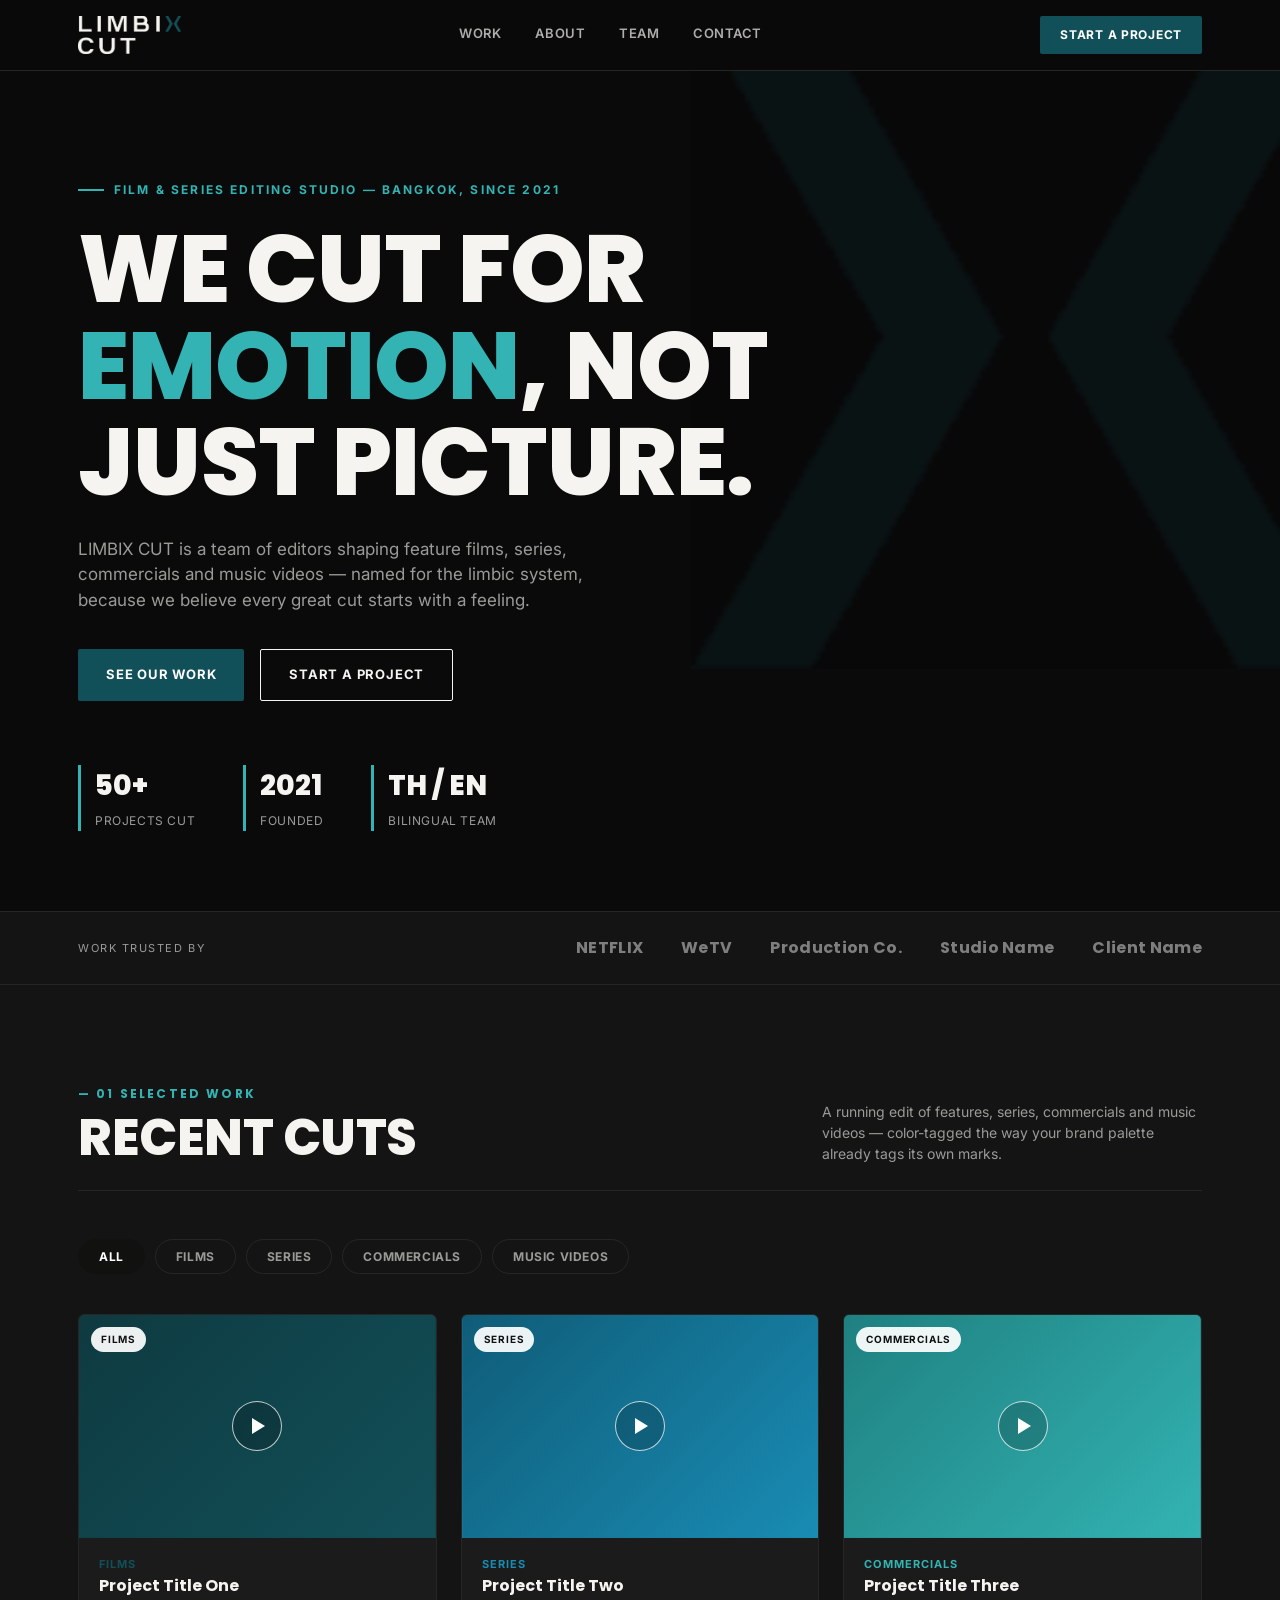
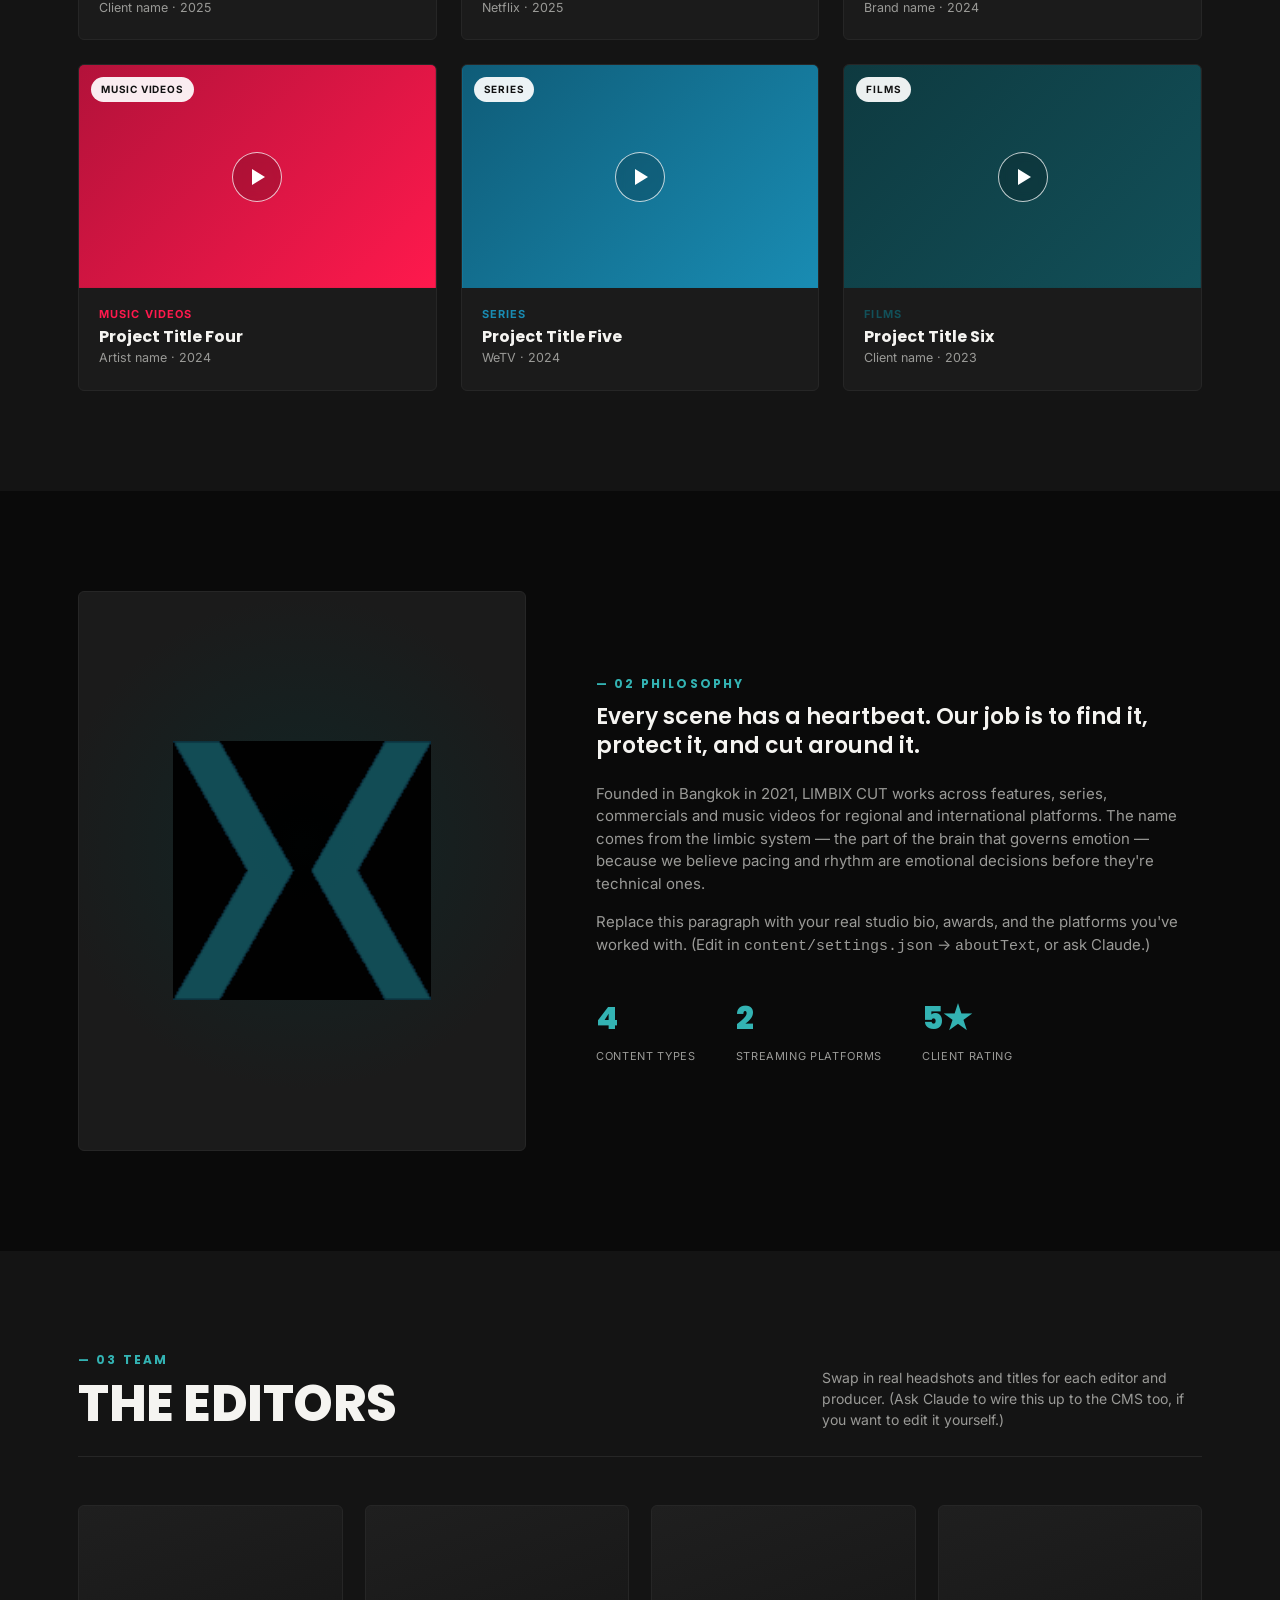
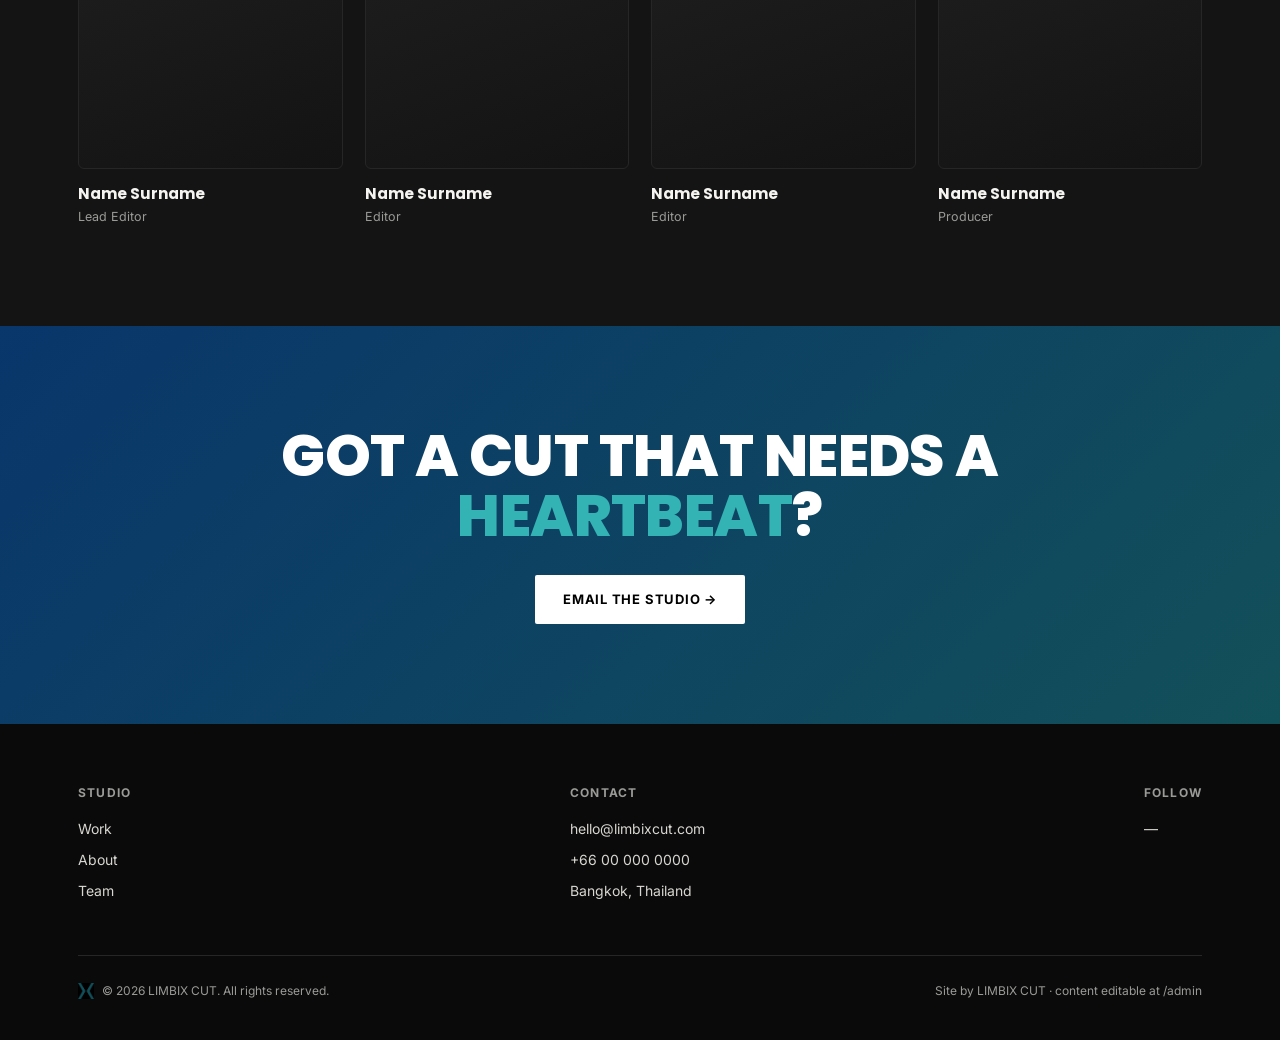
==== index.html @ 9f453ddf "Add files via upload" ====
<!DOCTYPE html>
<html lang="en">
<head>
<meta charset="UTF-8">
<meta name="viewport" content="width=device-width, initial-scale=1.0">
<title>LIMBIX CUT — Film &amp; Series Editing Studio</title>
<meta name="description" content="LIMBIX CUT is a Bangkok-based team of editors shaping feature films, series, commercials and music videos.">
<link rel="icon" id="favicon" href="assets/logo-icon.png">
<link rel="preconnect" href="https://fonts.googleapis.com">
<link rel="preconnect" href="https://fonts.gstatic.com" crossorigin>
<link href="https://fonts.googleapis.com/css2?family=Poppins:wght@400;500;600;700;800;900&family=Inter:wght@300;400;500;600;700&display=swap" rel="stylesheet">
<link rel="stylesheet" href="style.css">
</head>
<body>

<header>
  <div class="wrap">
    <nav>
      <a href="#" class="logo">
        <img class="logo-img nav-logo" src="assets/logo-wordmark-dark.png" alt="LIMBIX CUT">
      </a>
      <div class="nav-links">
        <a href="#work">Work</a>
        <a href="#about">About</a>
        <a href="#team">Team</a>
        <a href="#contact">Contact</a>
      </div>
      <a href="#contact" class="nav-cta">Start a project</a>
      <button class="menu-btn">☰</button>
    </nav>
  </div>
</header>

<section class="hero">
  <div class="hero-photo" id="hero-photo"></div>
  <img class="hero-bg-x" id="hero-bg-x" src="assets/logo-icon.png" alt="">
  <div class="wrap hero-inner">
    <div class="eyebrow">Film &amp; series editing studio — Bangkok, since 2021</div>
    <h1>We cut for <span class="accent">emotion</span>, not just picture.</h1>
    <p class="hero-sub">LIMBIX CUT is a team of editors shaping feature films, series, commercials and music videos — named for the limbic system, because we believe every great cut starts with a feeling.</p>
    <div class="hero-actions">
      <a href="#work" class="btn">See our work</a>
      <a href="#contact" class="btn outline">Start a project</a>
    </div>
    <div class="hero-meta" id="hero-stats">
      <!-- filled from content/settings.json -->
    </div>
  </div>
</section>

<div class="clients">
  <div class="wrap">
    <span class="tag">Work trusted by</span>
    <div class="client-names" id="client-names">
      <!-- filled from content/settings.json -->
    </div>
  </div>
</div>

<section class="section tint" id="work">
  <div class="wrap">
    <div class="sec-head">
      <div>
        <span class="sec-num">— 01 SELECTED WORK</span>
        <h2>Recent cuts</h2>
      </div>
      <p>A running edit of features, series, commercials and music videos — color-tagged the way your brand palette already tags its own marks.</p>
    </div>

    <div class="filters" id="filters">
      <!-- filled by script.js -->
    </div>

    <div class="grid" id="work-grid">
      <!-- filled from content/projects.json -->
    </div>
  </div>
</section>

<section class="section" id="about">
  <div class="wrap about">
    <div class="about-visual"><img src="assets/logo-icon.png" alt="Limbix Cut mark"></div>
    <div>
      <span class="sec-num">— 02 PHILOSOPHY</span>
      <p class="lead">Every scene has a heartbeat. Our job is to find it, protect it, and cut around it.</p>
      <p>Founded in Bangkok in 2021, LIMBIX CUT works across features, series, commercials and music videos for regional and international platforms. The name comes from the limbic system — the part of the brain that governs emotion — because we believe pacing and rhythm are emotional decisions before they're technical ones.</p>
      <p>Replace this paragraph with your real studio bio, awards, and the platforms you've worked with. (Edit in <code>content/settings.json</code> → <code>aboutText</code>, or ask Claude.)</p>
      <div class="stat-row">
        <div><span class="n">4</span><span class="l">Content types</span></div>
        <div><span class="n">2</span><span class="l">Streaming platforms</span></div>
        <div><span class="n">5★</span><span class="l">Client rating</span></div>
      </div>
    </div>
  </div>
</section>

<section class="section tint" id="team">
  <div class="wrap">
    <div class="sec-head">
      <div>
        <span class="sec-num">— 03 TEAM</span>
        <h2>The editors</h2>
      </div>
      <p>Swap in real headshots and titles for each editor and producer. (Ask Claude to wire this up to the CMS too, if you want to edit it yourself.)</p>
    </div>
    <div class="team-grid">
      <div class="member"><div class="photo"></div><h4>Name Surname</h4><p>Lead Editor</p></div>
      <div class="member"><div class="photo"></div><h4>Name Surname</h4><p>Editor</p></div>
      <div class="member"><div class="photo"></div><h4>Name Surname</h4><p>Editor</p></div>
      <div class="member"><div class="photo"></div><h4>Name Surname</h4><p>Producer</p></div>
    </div>
  </div>
</section>

<section class="cta-band" id="contact">
  <div class="wrap">
    <h2>Got a cut that needs a <span class="accent">heartbeat</span>?</h2>
    <a href="#" id="cta-email" class="btn">Email the studio →</a>
  </div>
</section>

<footer>
  <div class="wrap">
    <div class="foot-top">
      <div class="foot-col">
        <h5>Studio</h5>
        <a href="#work">Work</a>
        <a href="#about">About</a>
        <a href="#team">Team</a>
      </div>
      <div class="foot-col" id="foot-contact">
        <h5>Contact</h5>
        <!-- filled from content/settings.json -->
      </div>
      <div class="foot-col" id="foot-follow">
        <h5>Follow</h5>
        <!-- filled from content/settings.json -->
      </div>
    </div>
    <div class="foot-bottom">
      <span style="display:flex; align-items:center; gap:8px;"><img src="assets/logo-icon.png" alt=""> <span id="foot-copyright">© 2026 LIMBIX CUT. All rights reserved.</span></span>
      <span>Site by LIMBIX CUT · content editable at <a href="admin/">/admin</a></span>
    </div>
  </div>
</footer>

<script src="script.js"></script>

</body>
</html>
---- style.css ----
:root{
  --black:#000000;
  --navy:#09366B;
  --teal:#125059;
  --blue:#198CB3;
  --cyan:#33B3B3;
  --pink:#FF194D;
  --green:#116319;
  --lime:#E6FF40;
  --mint:#D9FFE6;
  --paper:#0A0A0A;
  --panel:#141414;
  --card:#1B1B1B;
  --line:#262626;
  --muted:#9a9a97;
  --text:#F5F4F1;
}
*{box-sizing:border-box; margin:0; padding:0;}
html{scroll-behavior:smooth;}
body{
  background:var(--paper);
  color:var(--text);
  font-family:'Inter',system-ui,sans-serif;
  line-height:1.5;
  -webkit-font-smoothing:antialiased;
}
h1,h2,h3,.display{
  font-family:'Poppins',system-ui,sans-serif;
  font-weight:800;
  letter-spacing:-0.01em;
  line-height:1.02;
  text-transform:uppercase;
}
a{color:inherit; text-decoration:none;}
img{max-width:100%; display:block;}
.wrap{max-width:1180px; margin:0 auto; padding:0 28px;}

/* NAV */
header{
  position:sticky; top:0; z-index:50;
  background:rgba(10,10,10,0.82);
  backdrop-filter:blur(10px);
  border-bottom:1px solid var(--line);
}
nav{display:flex; align-items:center; justify-content:space-between; padding:16px 0;}
.logo{display:flex; align-items:center; gap:10px;}
.logo img{height:38px; width:auto;}
.nav-links{display:flex; gap:34px; font-size:13px; letter-spacing:0.04em; text-transform:uppercase; font-weight:600;}
.nav-links a{opacity:0.7; transition:opacity .2s; border-bottom:2px solid transparent;}
.nav-links a:hover{opacity:1; border-color:var(--teal);}
.nav-cta{
  background:var(--teal); color:#fff;
  padding:10px 20px; border-radius:2px;
  font-size:12px; text-transform:uppercase; letter-spacing:0.06em; font-weight:700;
}
.nav-cta:hover{background:var(--cyan);}
.menu-btn{display:none; font-size:22px; background:none; border:none; color:var(--text); cursor:pointer;}

/* HERO */
.hero{
  position:relative;
  padding:110px 0 80px;
  border-bottom:1px solid var(--line);
  overflow:hidden;
}
.hero-bg-x{
  position:absolute; top:-8%; right:-6%; width:52%; opacity:0.14; z-index:0;
}
/* Optional photo background for the hero — hidden until a settings.heroBackground
   image is set from /admin. When shown, a dark gradient overlay keeps the text readable. */
.hero-photo{
  position:absolute; inset:0; z-index:0; display:none;
  background-size:cover; background-position:center;
}
.hero-photo.is-visible{display:block;}
.hero-photo::after{
  content:""; position:absolute; inset:0;
  background:linear-gradient(100deg, rgba(10,10,10,0.94) 0%, rgba(10,10,10,0.75) 45%, rgba(10,10,10,0.4) 100%);
}
.hero-photo.is-visible ~ .hero-bg-x{ opacity:0.06; }
.hero-inner{position:relative; z-index:2;}
.eyebrow{
  display:flex; align-items:center; gap:10px;
  color:var(--cyan); font-size:12px; letter-spacing:0.18em; text-transform:uppercase;
  font-weight:700; margin-bottom:22px;
}
.eyebrow::before{content:""; width:26px; height:2px; background:var(--cyan);}
.hero h1{
  font-size:clamp(42px, 7.4vw, 96px);
  max-width:920px;
}
.hero h1 .accent{color:var(--cyan);}
.hero-sub{
  max-width:520px; color:var(--muted); font-size:17px; margin-top:26px; font-weight:400;
}
.hero-actions{display:flex; gap:16px; margin-top:36px; flex-wrap:wrap;}
.btn{
  display:inline-flex; align-items:center; gap:10px;
  background:var(--teal); color:#fff; font-weight:700;
  padding:15px 28px; border-radius:2px; font-size:13px; letter-spacing:0.06em; text-transform:uppercase;
  transition:.2s; border:none; cursor:pointer; font-family:inherit;
}
.btn:hover{background:var(--cyan);}
.btn.outline{background:none; border:1.5px solid var(--text); color:var(--text);}
.btn.outline:hover{background:var(--text); color:var(--black);}
.hero-meta{
  display:flex; gap:48px; margin-top:64px; flex-wrap:wrap;
}
.hero-meta div{border-left:3px solid var(--cyan); padding-left:14px;}
.hero-meta .num{font-family:'Poppins',sans-serif; font-weight:800; font-size:28px; display:block;}
.hero-meta .lbl{font-size:12px; color:var(--muted); text-transform:uppercase; letter-spacing:0.05em;}

/* CLIENT STRIP */
.clients{
  border-bottom:1px solid var(--line);
  padding:24px 0;
  background:var(--panel);
}
.clients .wrap{display:flex; align-items:center; gap:40px; flex-wrap:wrap; justify-content:space-between;}
.clients .tag{font-size:11px; letter-spacing:0.14em; text-transform:uppercase; color:var(--muted); white-space:nowrap;}
.client-names{display:flex; gap:38px; flex-wrap:wrap;}
.client-names span{font-family:'Poppins',sans-serif; font-weight:700; font-size:16px; letter-spacing:0.02em; color:#fff; opacity:0.45;}

/* SECTION HEADER */
.section{padding:100px 0;}
.section.tint{background:var(--panel);}
.sec-head{
  display:flex; justify-content:space-between; align-items:flex-end; gap:24px;
  margin-bottom:48px; flex-wrap:wrap; border-bottom:1px solid var(--line); padding-bottom:26px;
}
.sec-head h2{font-size:clamp(30px,4.6vw,50px);}
.sec-head p{color:var(--muted); max-width:380px; font-size:14px; font-weight:400;}
.sec-num{color:var(--cyan); font-family:'Poppins',sans-serif; font-weight:700; font-size:12px; letter-spacing:0.18em; margin-bottom:10px; display:block;}

/* FILTER TABS */
.filters{display:flex; gap:10px; margin-bottom:40px; flex-wrap:wrap;}
.filters button{
  background:none; border:1.5px solid var(--line); color:var(--muted);
  padding:9px 20px; border-radius:999px; font-size:12px; letter-spacing:0.05em;
  text-transform:uppercase; font-weight:700; cursor:pointer; transition:.2s; font-family:inherit;
}
.filters button[data-active="true"]{ color:#fff; border-color:var(--cat-color,var(--teal)); background:var(--cat-color,var(--teal)); }
.filters button:hover{border-color:var(--cat-color,var(--teal));}

/* PORTFOLIO GRID */
.grid{display:grid; grid-template-columns:repeat(3,1fr); gap:24px;}
.grid.is-empty{display:block; text-align:center; padding:40px 0; color:var(--muted);}
.card{
  background:var(--card); border:1px solid var(--line); border-radius:6px; overflow:hidden;
  cursor:pointer; transition:transform .25s, box-shadow .25s;
  display:block;
}
.card:hover{transform:translateY(-5px); box-shadow:0 16px 30px rgba(0,0,0,0.5);}
.thumb{
  aspect-ratio:16/10; position:relative;
  display:flex; align-items:center; justify-content:center;
  background:linear-gradient(135deg, var(--c1), var(--c2));
  background-size:cover; background-position:center;
}
.play{
  width:50px; height:50px; border-radius:50%; border:1.5px solid rgba(255,255,255,0.75);
  display:flex; align-items:center; justify-content:center; backdrop-filter:blur(4px);
  background:rgba(0,0,0,0.18); transition:.2s;
}
.card:hover .play{background:rgba(0,0,0,0.4);}
.play::after{content:""; width:0; height:0; border-style:solid; border-width:8px 0 8px 13px; border-color:transparent transparent transparent #fff; margin-left:3px;}
.thumb .tag-pill{
  position:absolute; top:12px; left:12px; font-size:10px; letter-spacing:0.08em; font-weight:700;
  text-transform:uppercase; background:rgba(255,255,255,0.92); color:#111; padding:5px 10px; border-radius:999px;
}
.card-body{padding:18px 20px 22px;}
.card-body .cat{font-size:11px; text-transform:uppercase; letter-spacing:0.1em; font-weight:700; margin-bottom:6px; display:block; color:var(--cat-color);}
.card-body h3{font-family:'Poppins',sans-serif; font-weight:700; font-size:16px; text-transform:none; margin-bottom:4px; letter-spacing:0;}
.card-body .meta{font-size:12.5px; color:var(--muted);}

/* ABOUT / PHILOSOPHY */
.about{display:grid; grid-template-columns:0.85fr 1.15fr; gap:70px; align-items:center;}
.about-visual{
  aspect-ratio:4/5; border-radius:6px; border:1px solid var(--line);
  background:radial-gradient(circle at 50% 45%, rgba(51,179,179,0.16), var(--card) 65%);
  position:relative; overflow:hidden;
  display:flex; align-items:center; justify-content:center;
}
.about-visual img{width:58%; opacity:0.95;}
.about p.lead{font-size:22px; font-weight:600; color:var(--text); margin-bottom:22px; font-family:'Poppins',sans-serif; text-transform:none; letter-spacing:0; line-height:1.3;}
.about p{color:var(--muted); font-size:15px; margin-bottom:16px; font-weight:400;}
.stat-row{display:flex; gap:40px; margin-top:36px; flex-wrap:wrap;}
.stat-row div span.n{font-family:'Poppins',sans-serif; font-weight:800; font-size:32px; color:var(--cyan); display:block;}
.stat-row div span.l{font-size:11px; color:var(--muted); text-transform:uppercase; letter-spacing:0.06em;}

/* TEAM */
.team-grid{display:grid; grid-template-columns:repeat(4,1fr); gap:22px;}
.member{text-align:left;}
.member .photo{
  aspect-ratio:1; border-radius:6px; margin-bottom:14px;
  background:linear-gradient(160deg,#1f1f1f,#131313); border:1px solid var(--line);
}
.member h4{font-family:'Poppins',sans-serif; font-weight:700; font-size:15px; text-transform:none; letter-spacing:0;}
.member p{font-size:12.5px; color:var(--muted); margin-top:2px;}

/* CTA */
.cta-band{
  padding:100px 0; text-align:center;
  background:linear-gradient(135deg, var(--navy), var(--teal)); color:#fff;
}
.cta-band h2{font-size:clamp(30px,5.6vw,58px); max-width:760px; margin:0 auto 30px; color:#fff;}
.cta-band h2 .accent{color:var(--cyan);}
.cta-band .btn{background:#fff; color:var(--black);}
.cta-band .btn:hover{background:var(--cyan); color:#fff;}

/* FOOTER */
footer{padding:60px 0 40px; background:var(--paper);}
.foot-top{display:flex; justify-content:space-between; gap:40px; flex-wrap:wrap; padding-bottom:44px; border-bottom:1px solid var(--line);}
.foot-col h5{font-size:12px; text-transform:uppercase; letter-spacing:0.1em; color:var(--muted); margin-bottom:16px;}
.foot-col a, .foot-col p{display:block; font-size:14px; color:#d8d6d0; margin-bottom:10px; font-weight:400;}
.foot-col a:hover{color:var(--cyan);}
.foot-bottom{display:flex; justify-content:space-between; align-items:center; padding-top:26px; font-size:12px; color:var(--muted); flex-wrap:wrap; gap:12px;}
.foot-bottom img{height:16px;}

@media(max-width:900px){
  .nav-links, .nav-cta{display:none;}
  .menu-btn{display:block;}
  .grid{grid-template-columns:repeat(2,1fr);}
  .about{grid-template-columns:1fr;}
  .team-grid{grid-template-columns:repeat(2,1fr);}
  .hero{padding:90px 0 60px;}
}
@media(max-width:560px){
  .grid{grid-template-columns:1fr;}
  .team-grid{grid-template-columns:1fr 1fr;}
  .hero-meta{gap:28px;}
}
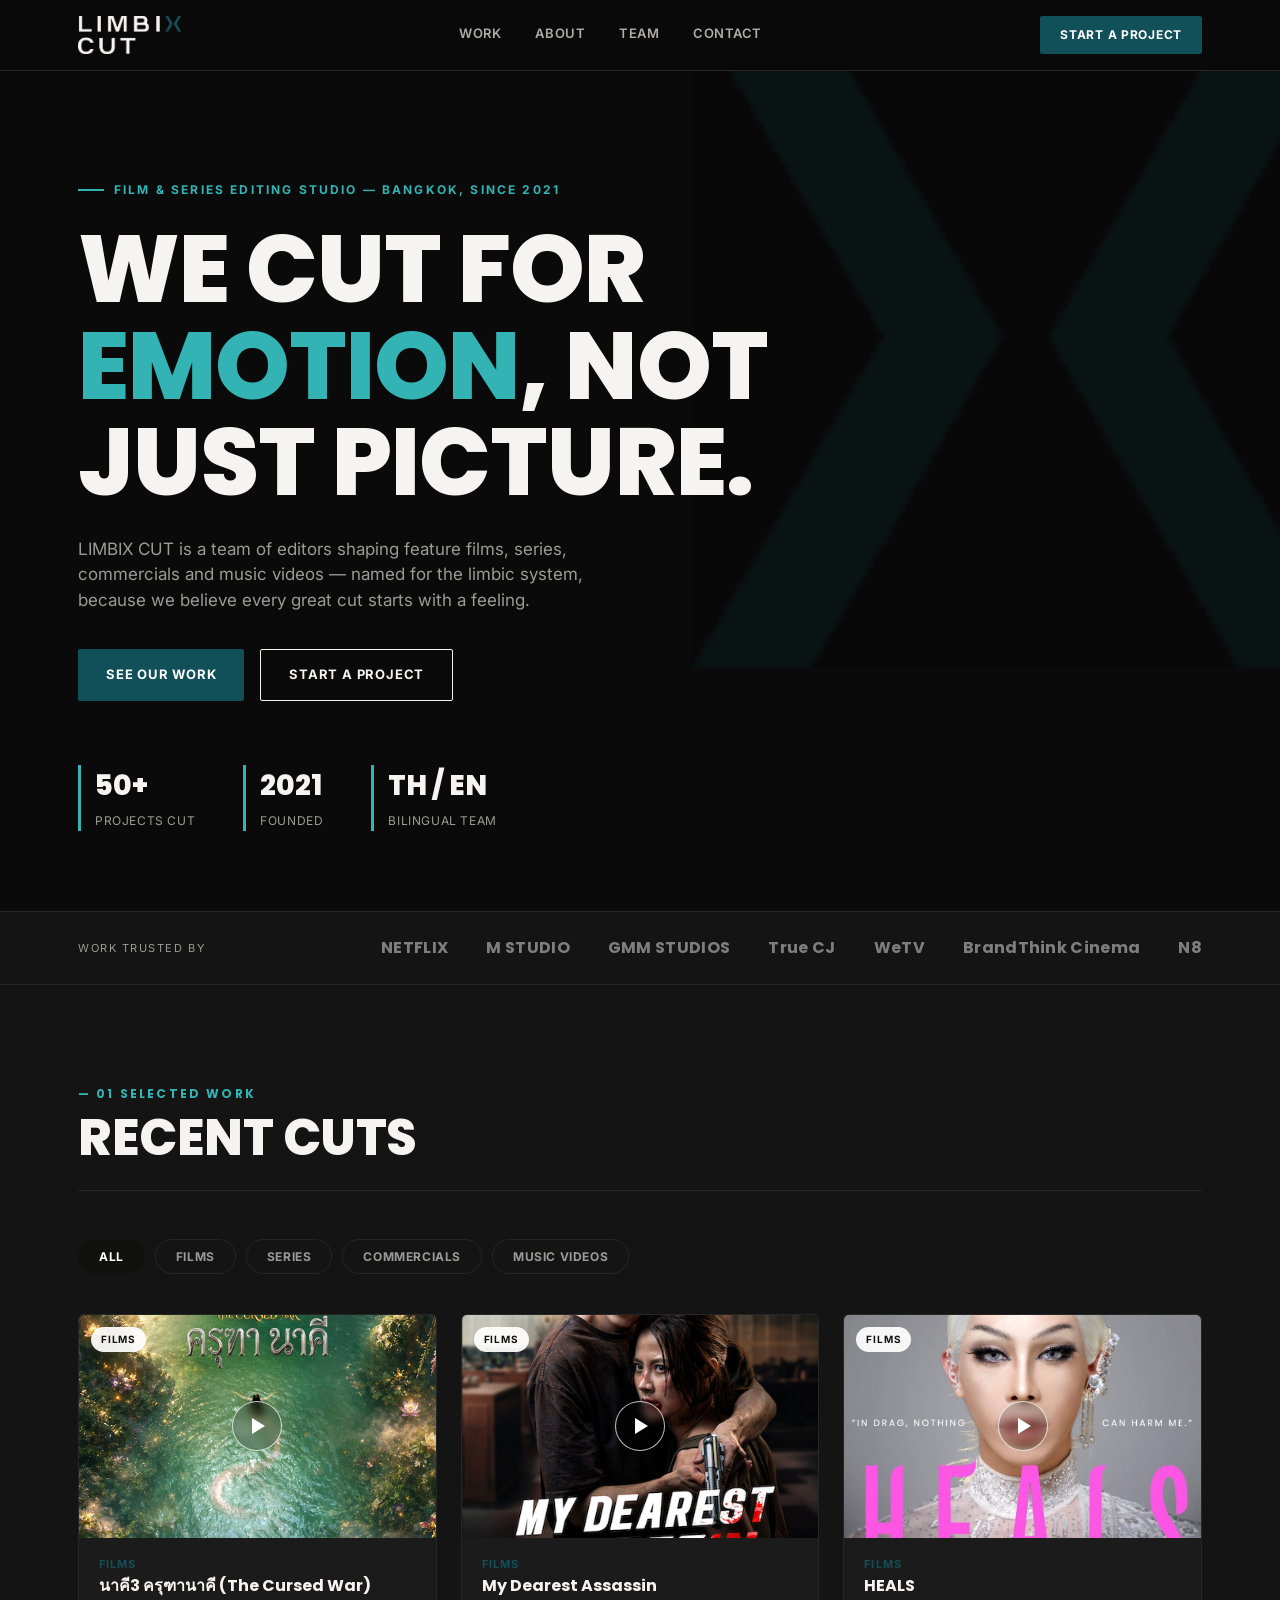
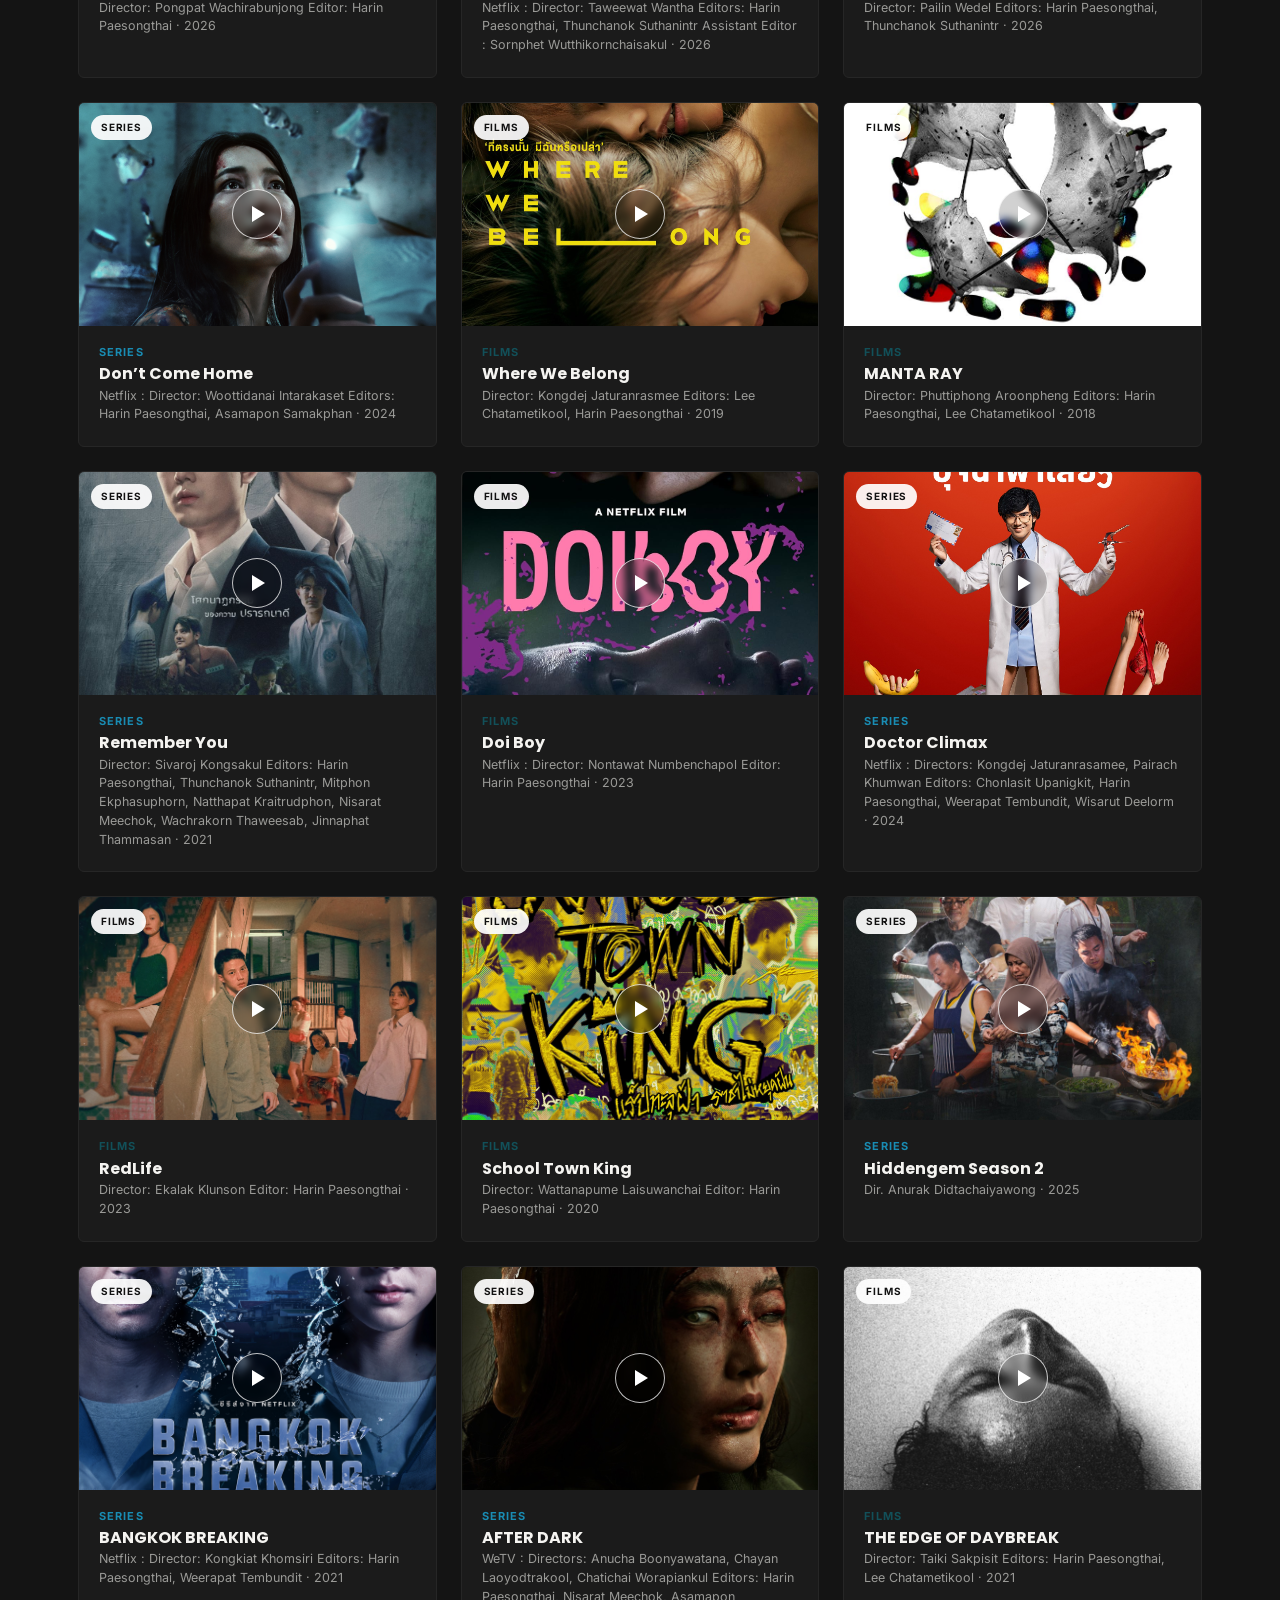
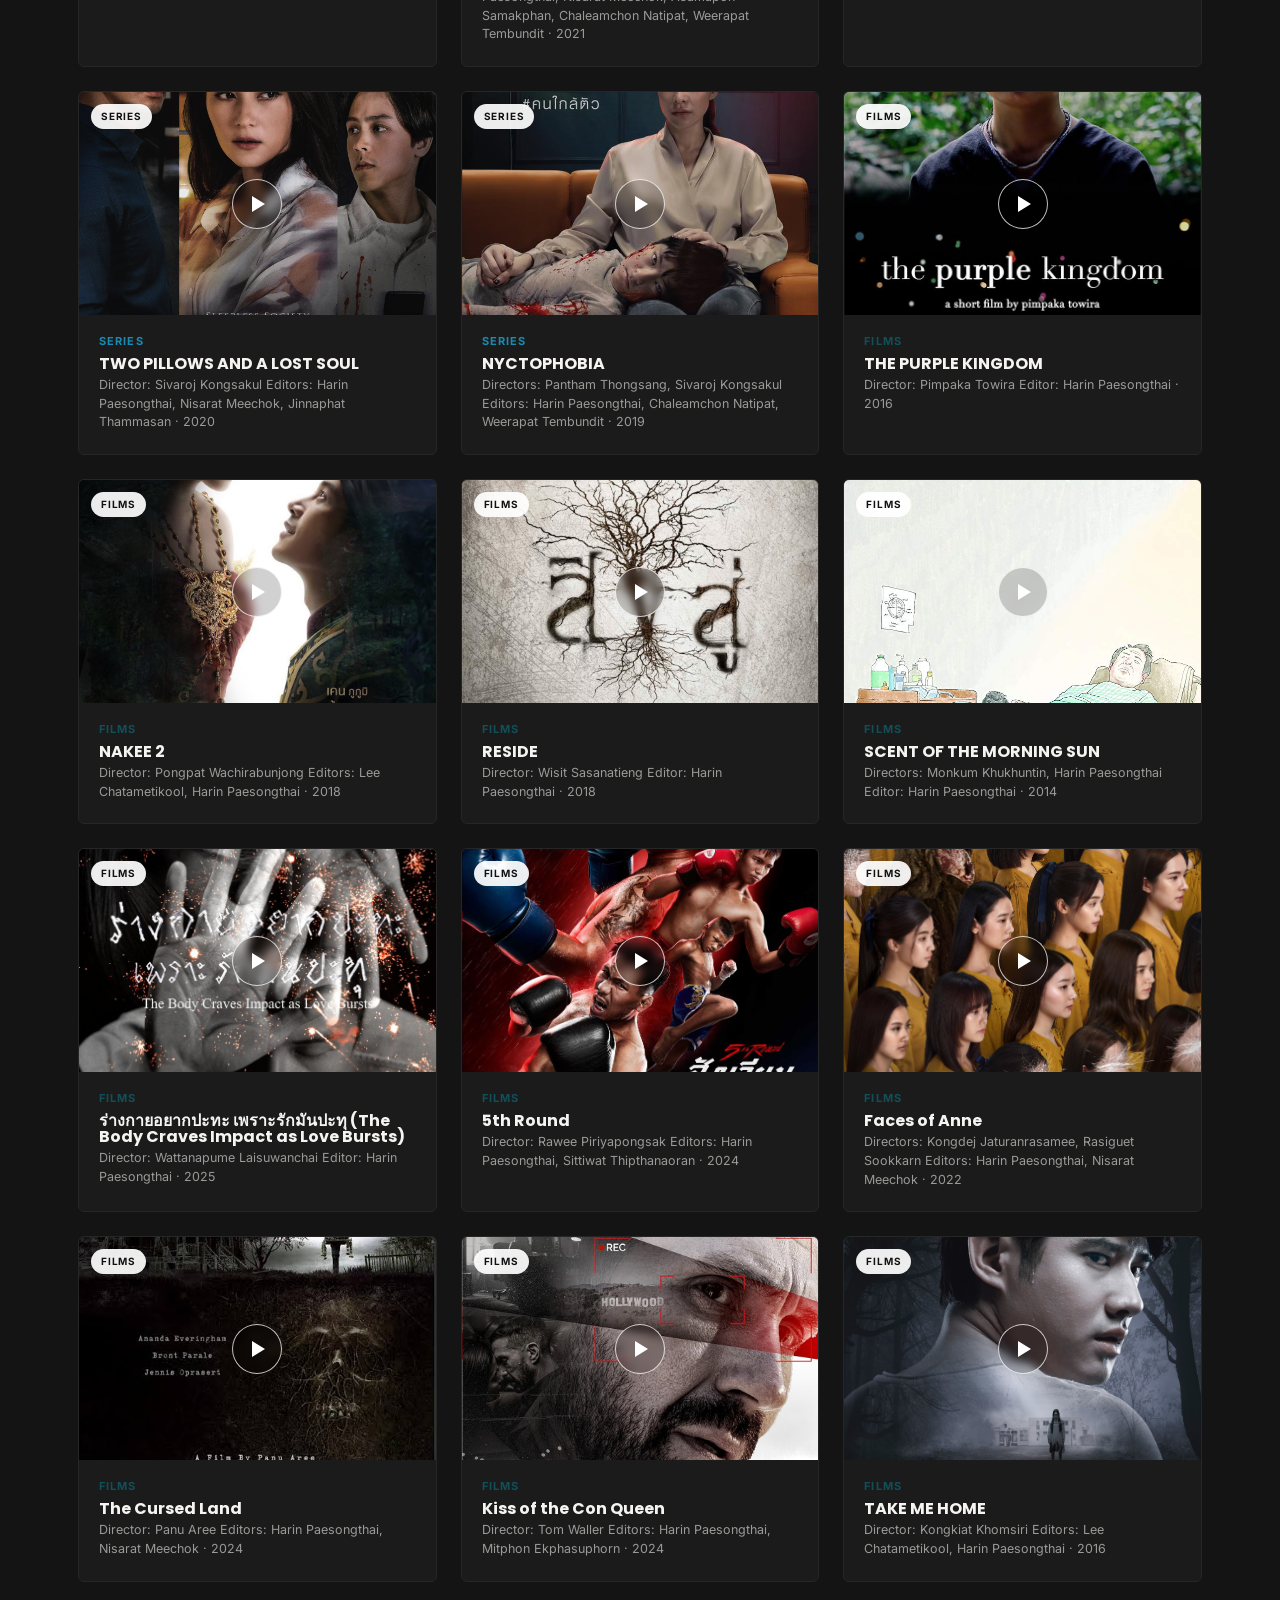
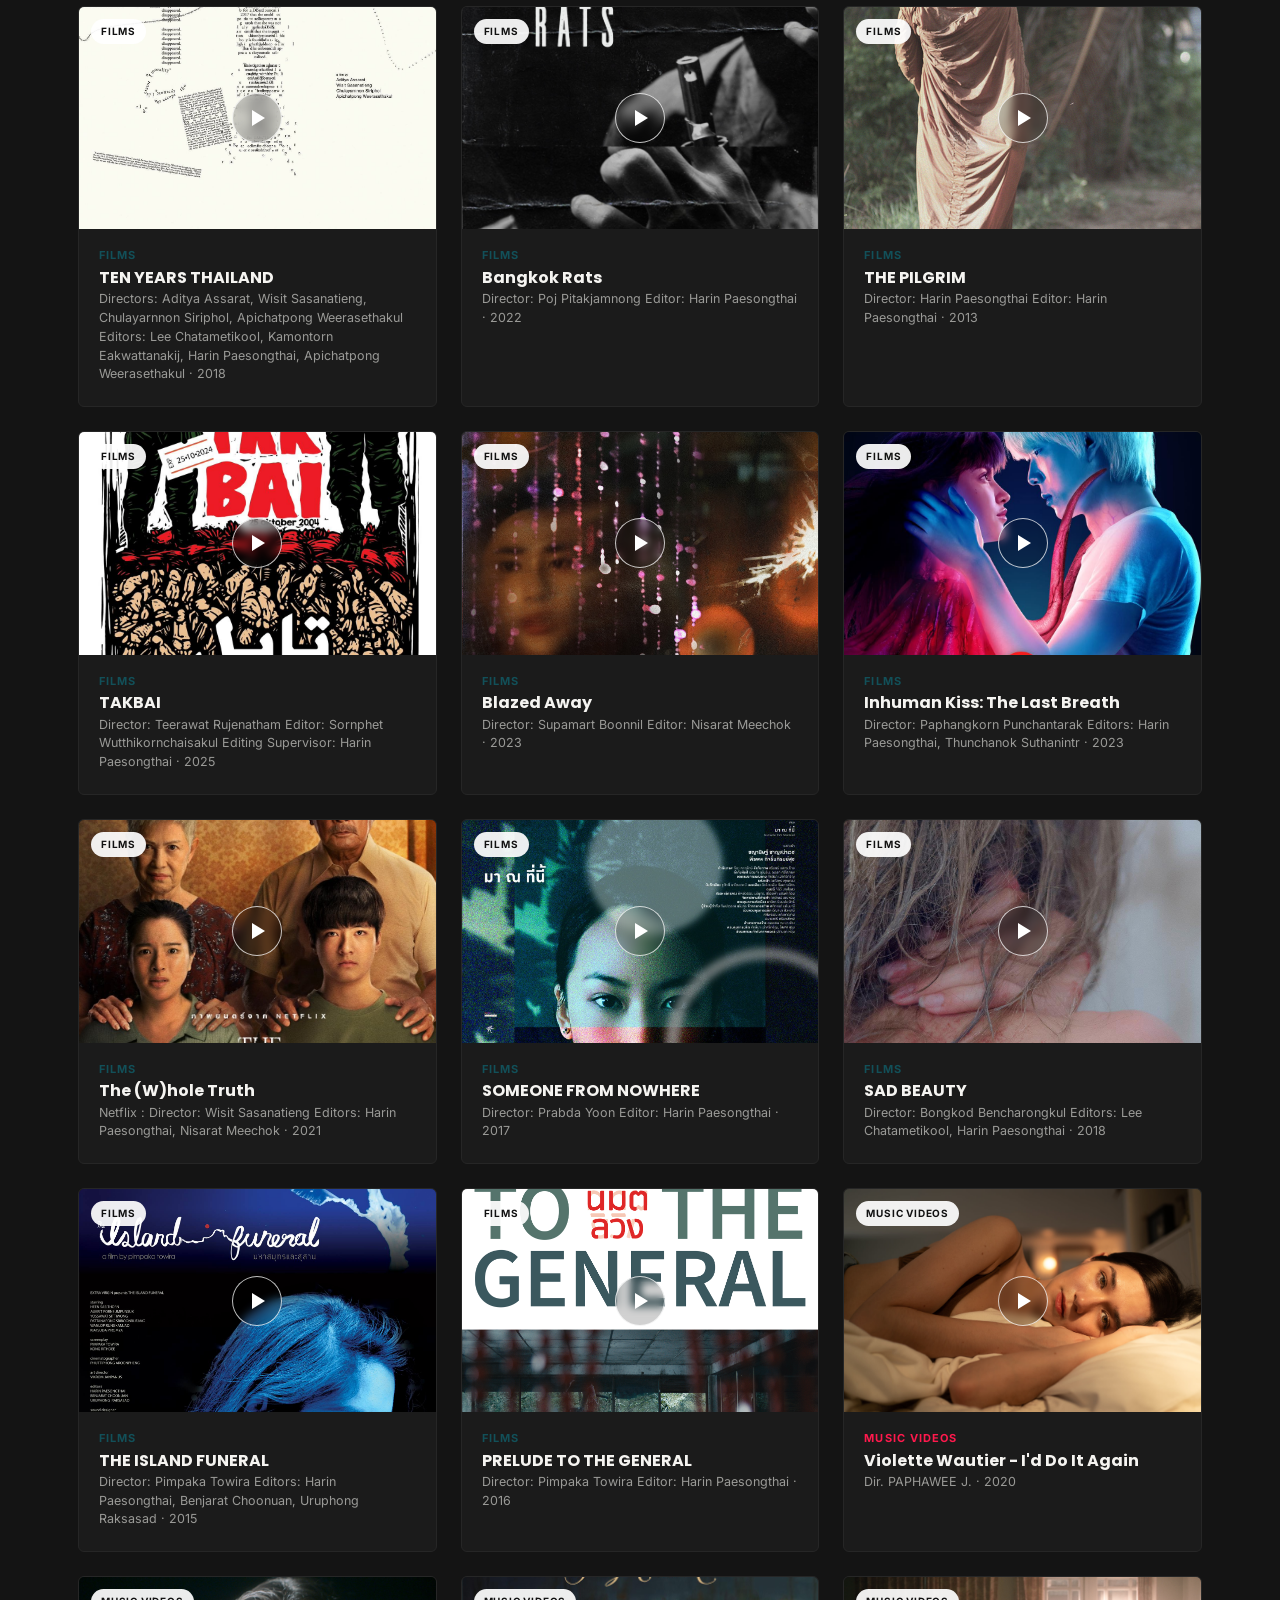
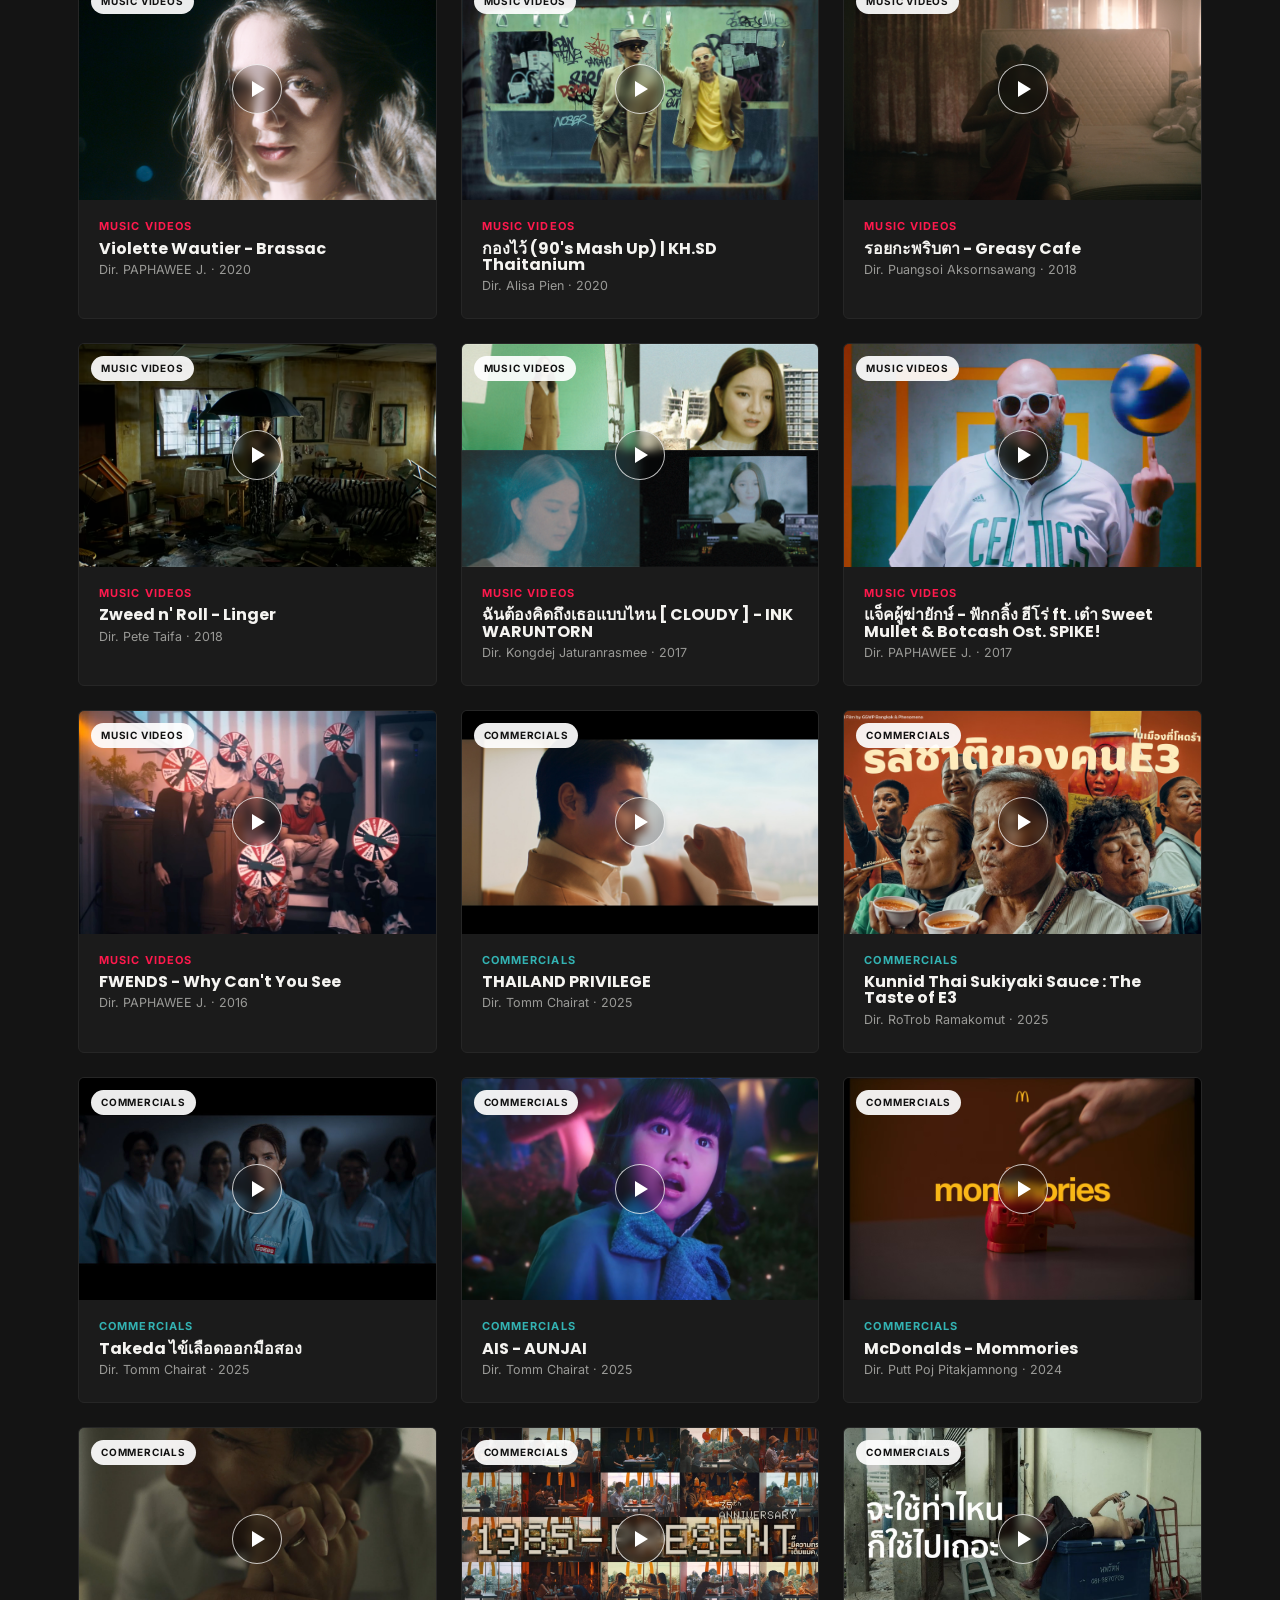
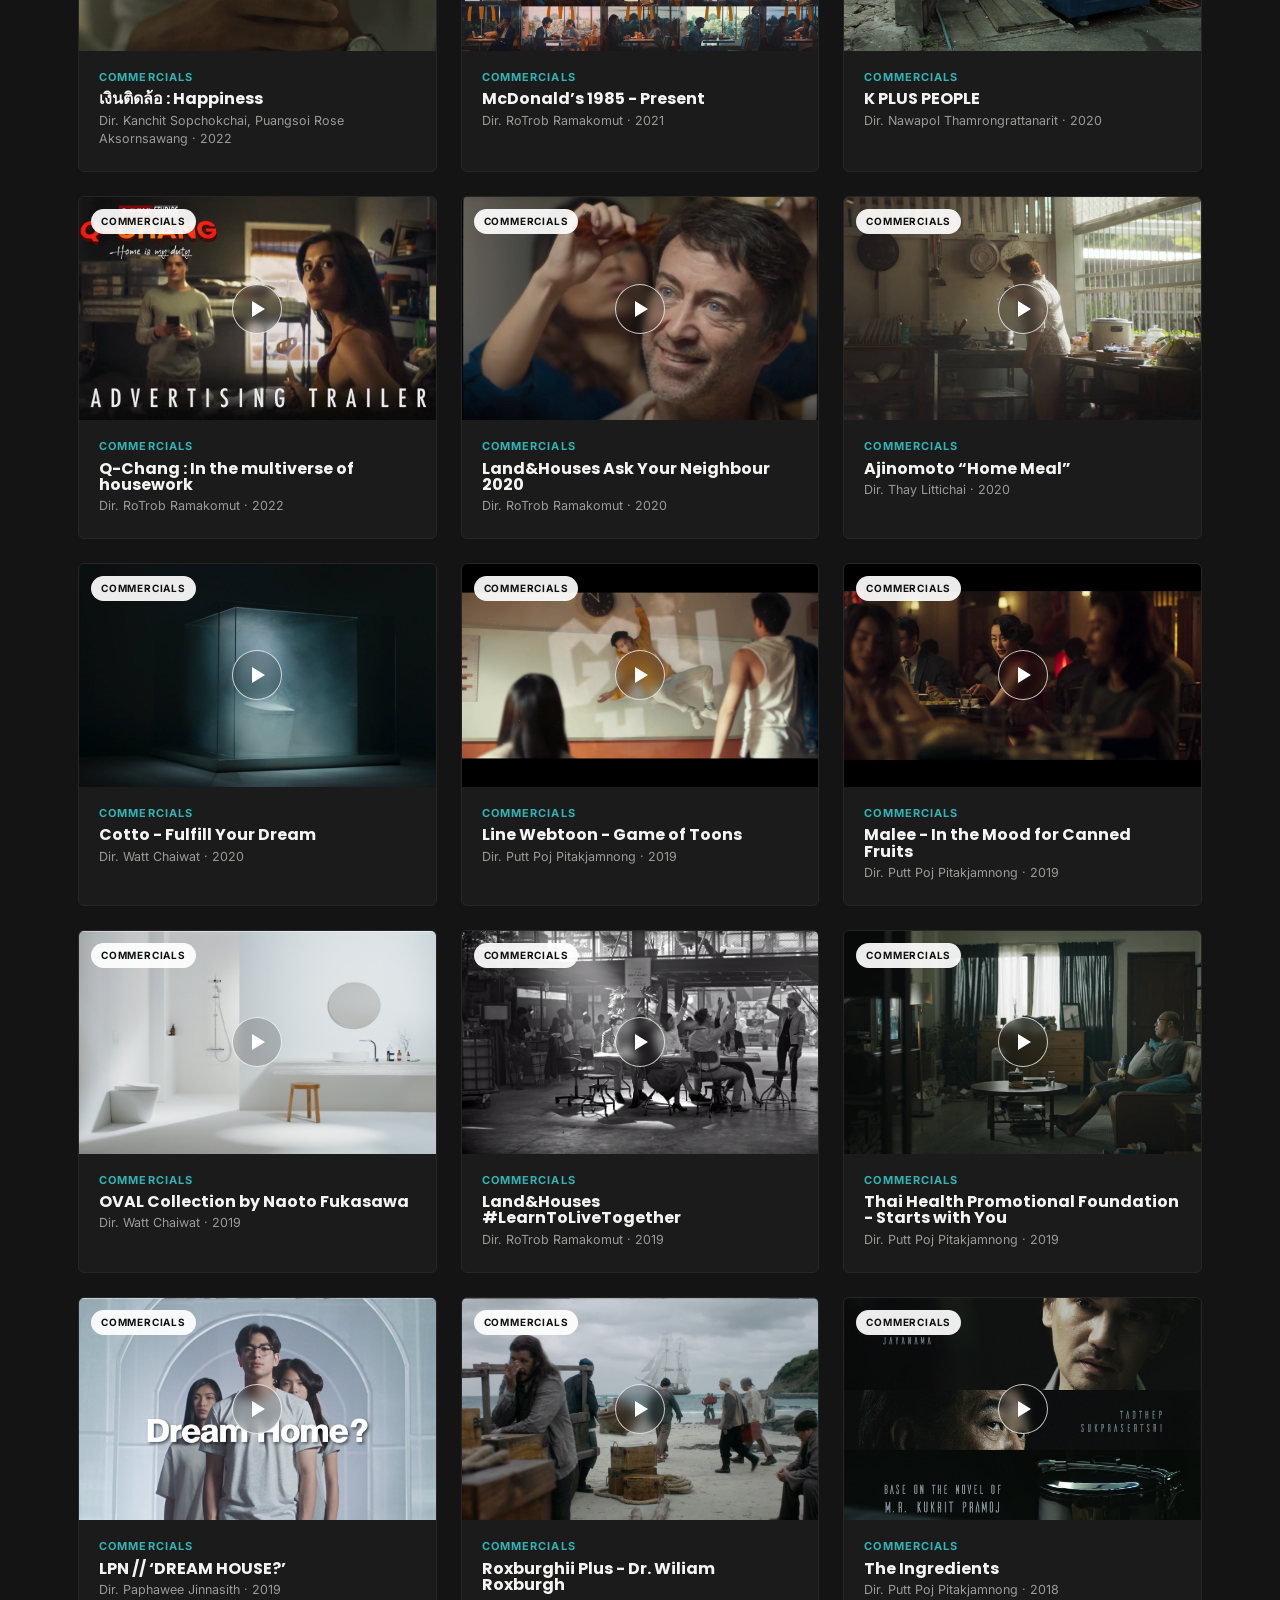
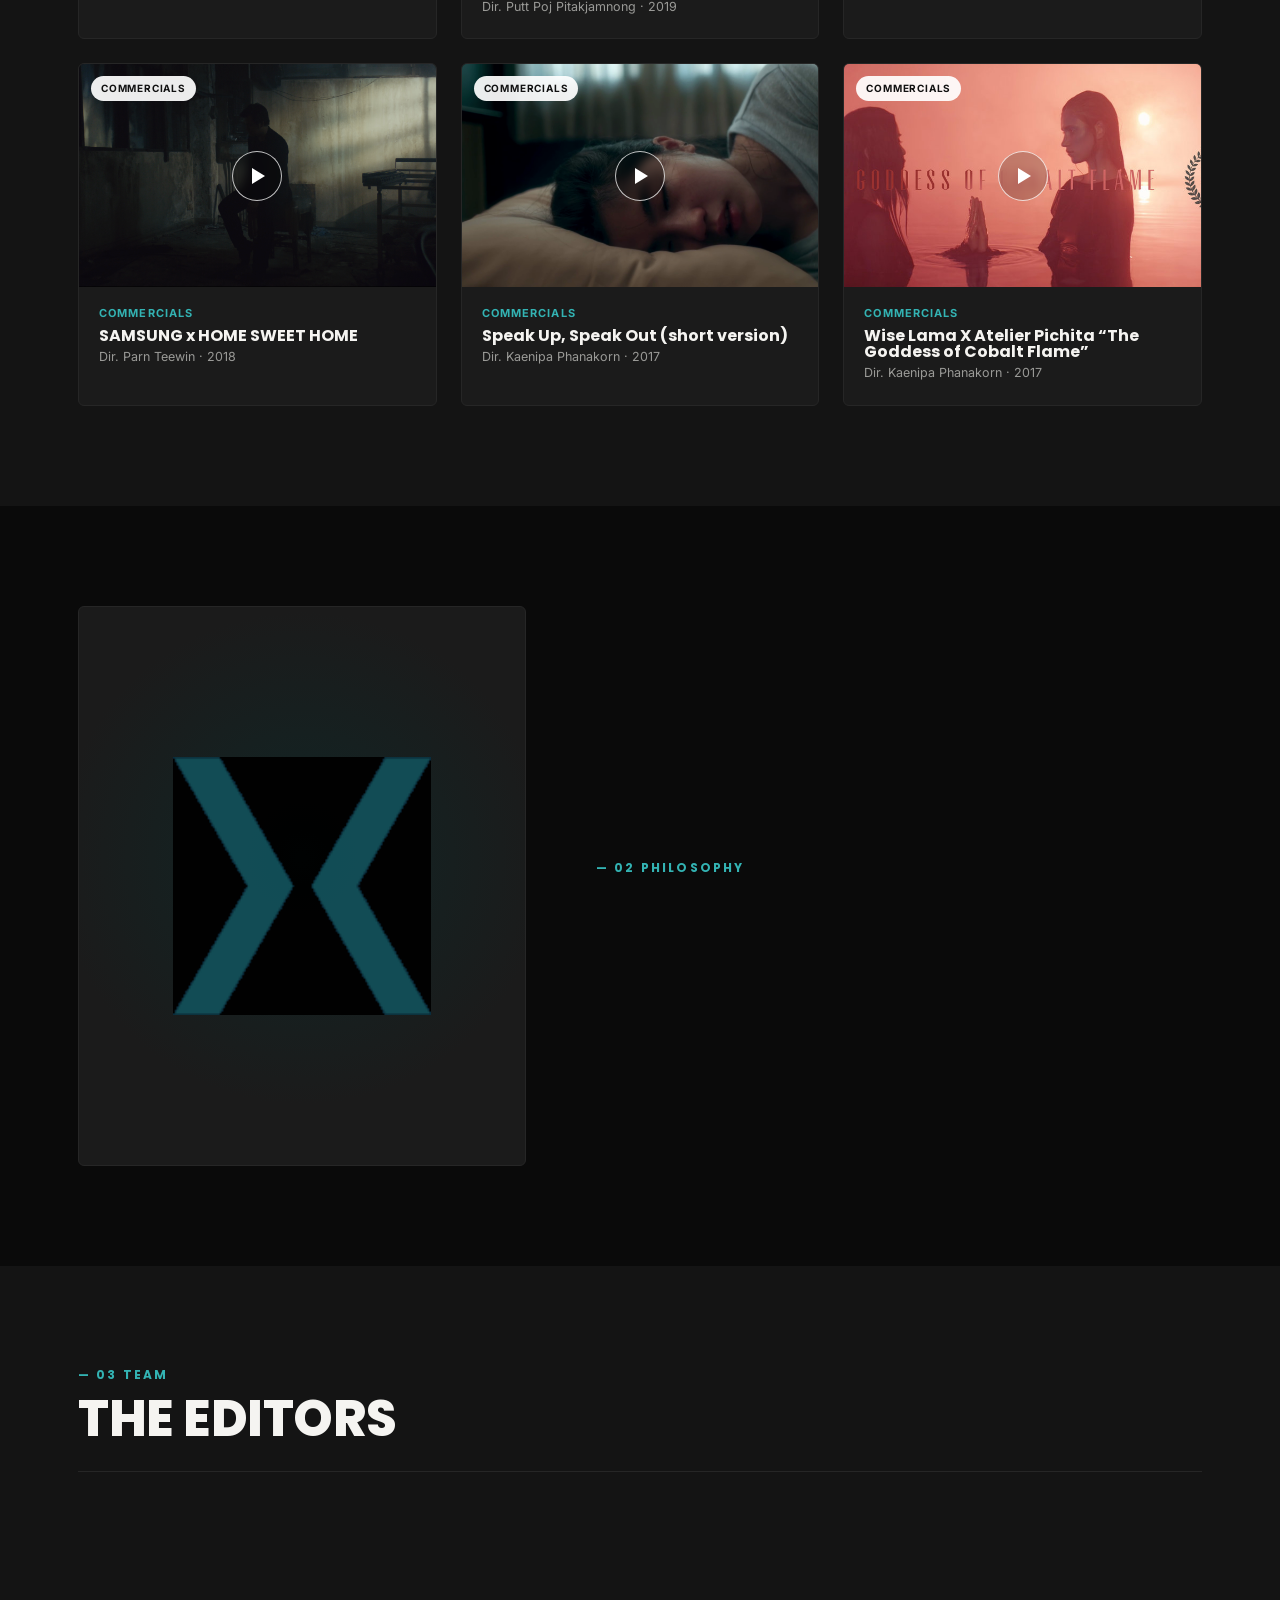
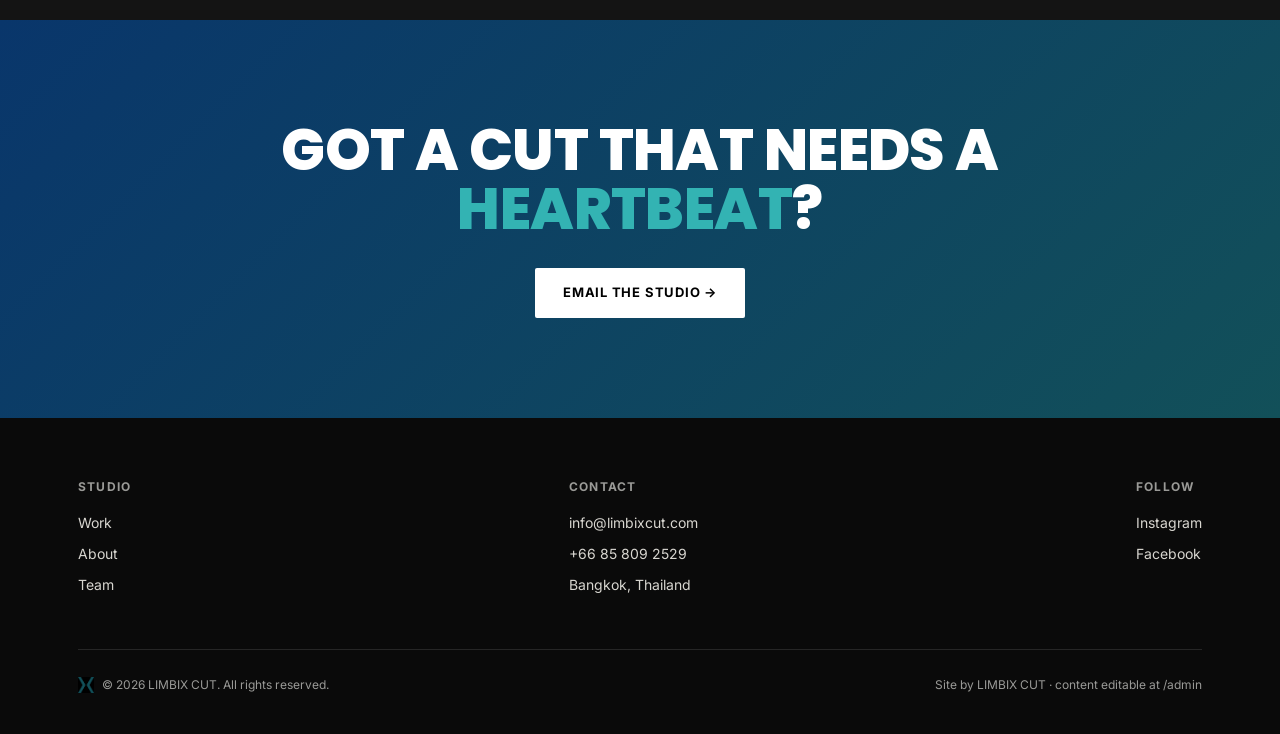
==== commit 2d87120d: "Add files via upload" ====
--- a/index.html
+++ b/index.html
@@ -64,7 +64,7 @@
         <span class="sec-num">— 01 SELECTED WORK</span>
         <h2>Recent cuts</h2>
       </div>
-      <p>A running edit of features, series, commercials and music videos — color-tagged the way your brand palette already tags its own marks.</p>
+      <p id="work-intro"><!-- filled from content/settings.json --></p>
     </div>
 
     <div class="filters" id="filters">
@@ -82,14 +82,9 @@
     <div class="about-visual"><img src="assets/logo-icon.png" alt="Limbix Cut mark"></div>
     <div>
       <span class="sec-num">— 02 PHILOSOPHY</span>
-      <p class="lead">Every scene has a heartbeat. Our job is to find it, protect it, and cut around it.</p>
-      <p>Founded in Bangkok in 2021, LIMBIX CUT works across features, series, commercials and music videos for regional and international platforms. The name comes from the limbic system — the part of the brain that governs emotion — because we believe pacing and rhythm are emotional decisions before they're technical ones.</p>
-      <p>Replace this paragraph with your real studio bio, awards, and the platforms you've worked with. (Edit in <code>content/settings.json</code> → <code>aboutText</code>, or ask Claude.)</p>
-      <div class="stat-row">
-        <div><span class="n">4</span><span class="l">Content types</span></div>
-        <div><span class="n">2</span><span class="l">Streaming platforms</span></div>
-        <div><span class="n">5★</span><span class="l">Client rating</span></div>
-      </div>
+      <p class="lead" id="about-lead"><!-- filled from content/settings.json --></p>
+      <p id="about-text"><!-- filled from content/settings.json --></p>
+      <div class="stat-row" id="about-stats"><!-- filled from content/settings.json --></div>
     </div>
   </div>
 </section>
@@ -101,13 +96,10 @@
         <span class="sec-num">— 03 TEAM</span>
         <h2>The editors</h2>
       </div>
-      <p>Swap in real headshots and titles for each editor and producer. (Ask Claude to wire this up to the CMS too, if you want to edit it yourself.)</p>
+      <p id="team-intro"><!-- filled from content/settings.json --></p>
     </div>
-    <div class="team-grid">
-      <div class="member"><div class="photo"></div><h4>Name Surname</h4><p>Lead Editor</p></div>
-      <div class="member"><div class="photo"></div><h4>Name Surname</h4><p>Editor</p></div>
-      <div class="member"><div class="photo"></div><h4>Name Surname</h4><p>Editor</p></div>
-      <div class="member"><div class="photo"></div><h4>Name Surname</h4><p>Producer</p></div>
+    <div class="team-grid" id="team-grid">
+      <!-- filled from content/team.json -->
     </div>
   </div>
 </section>
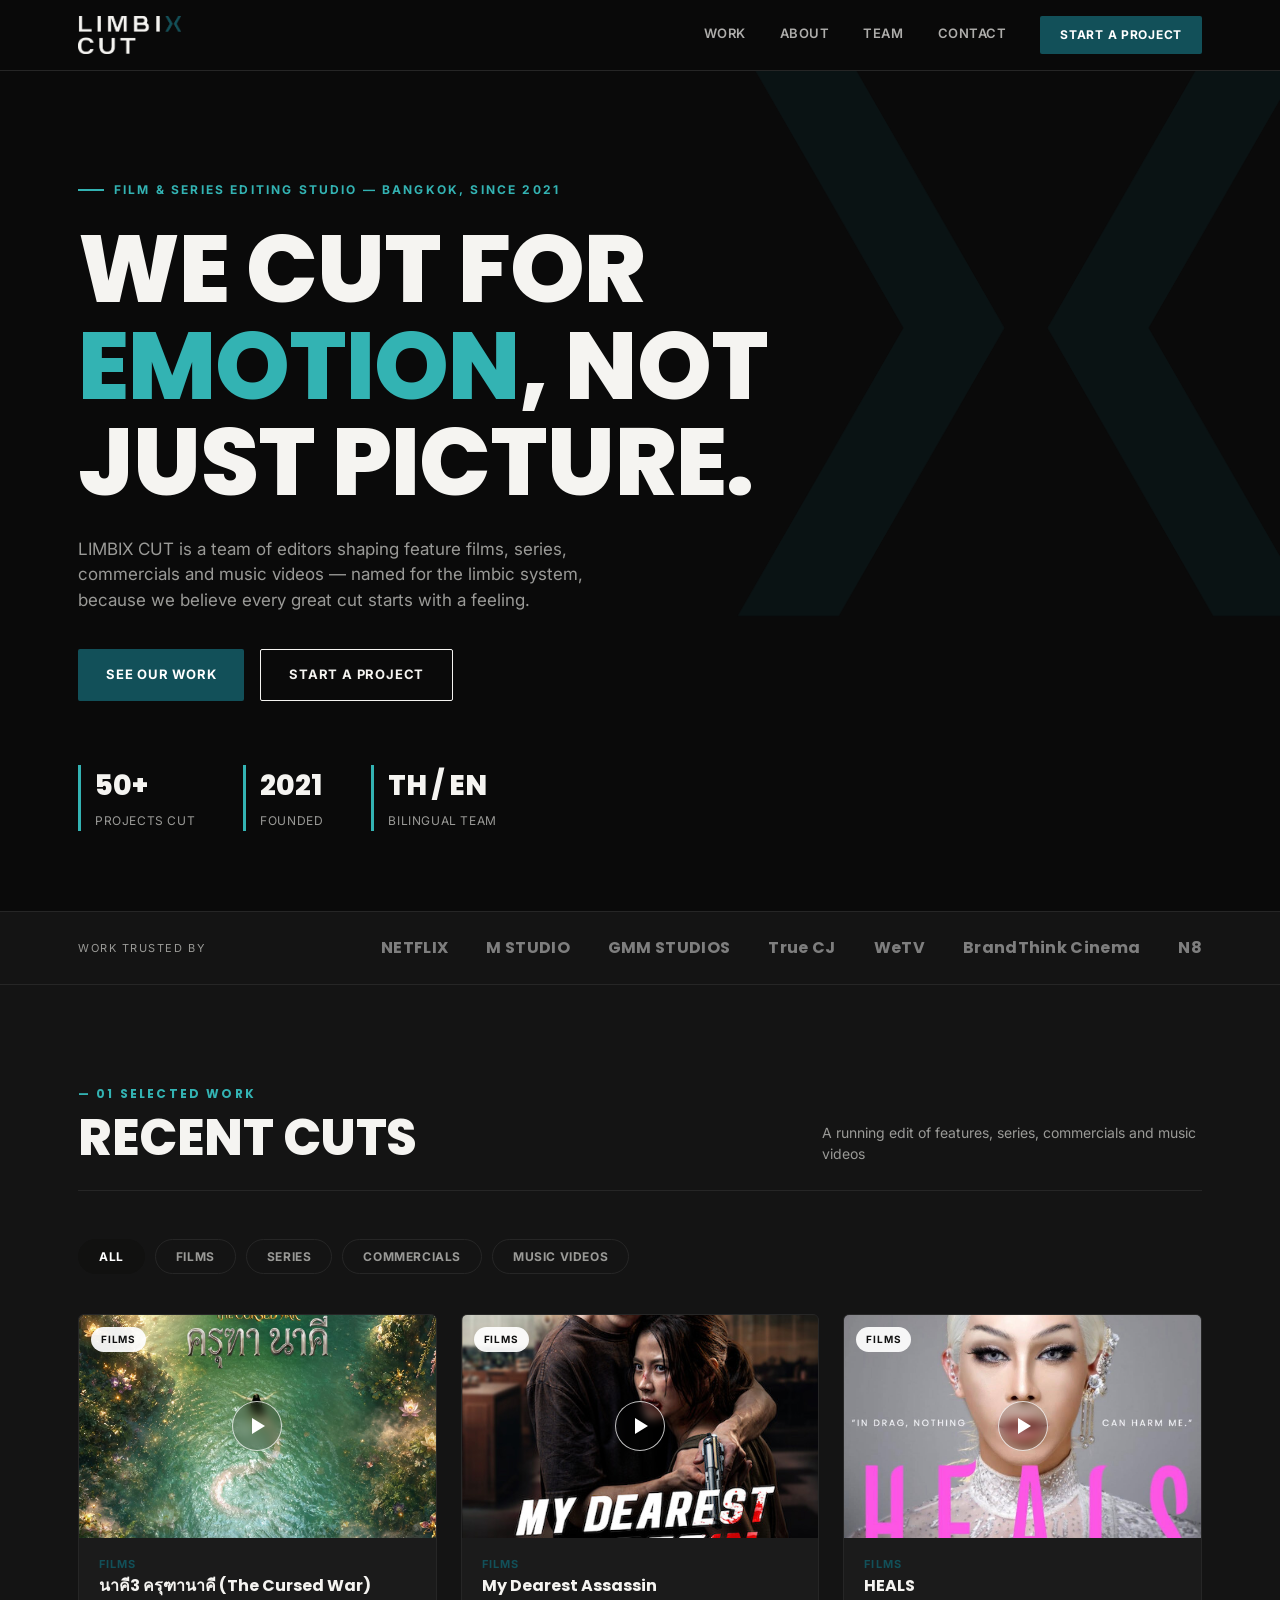
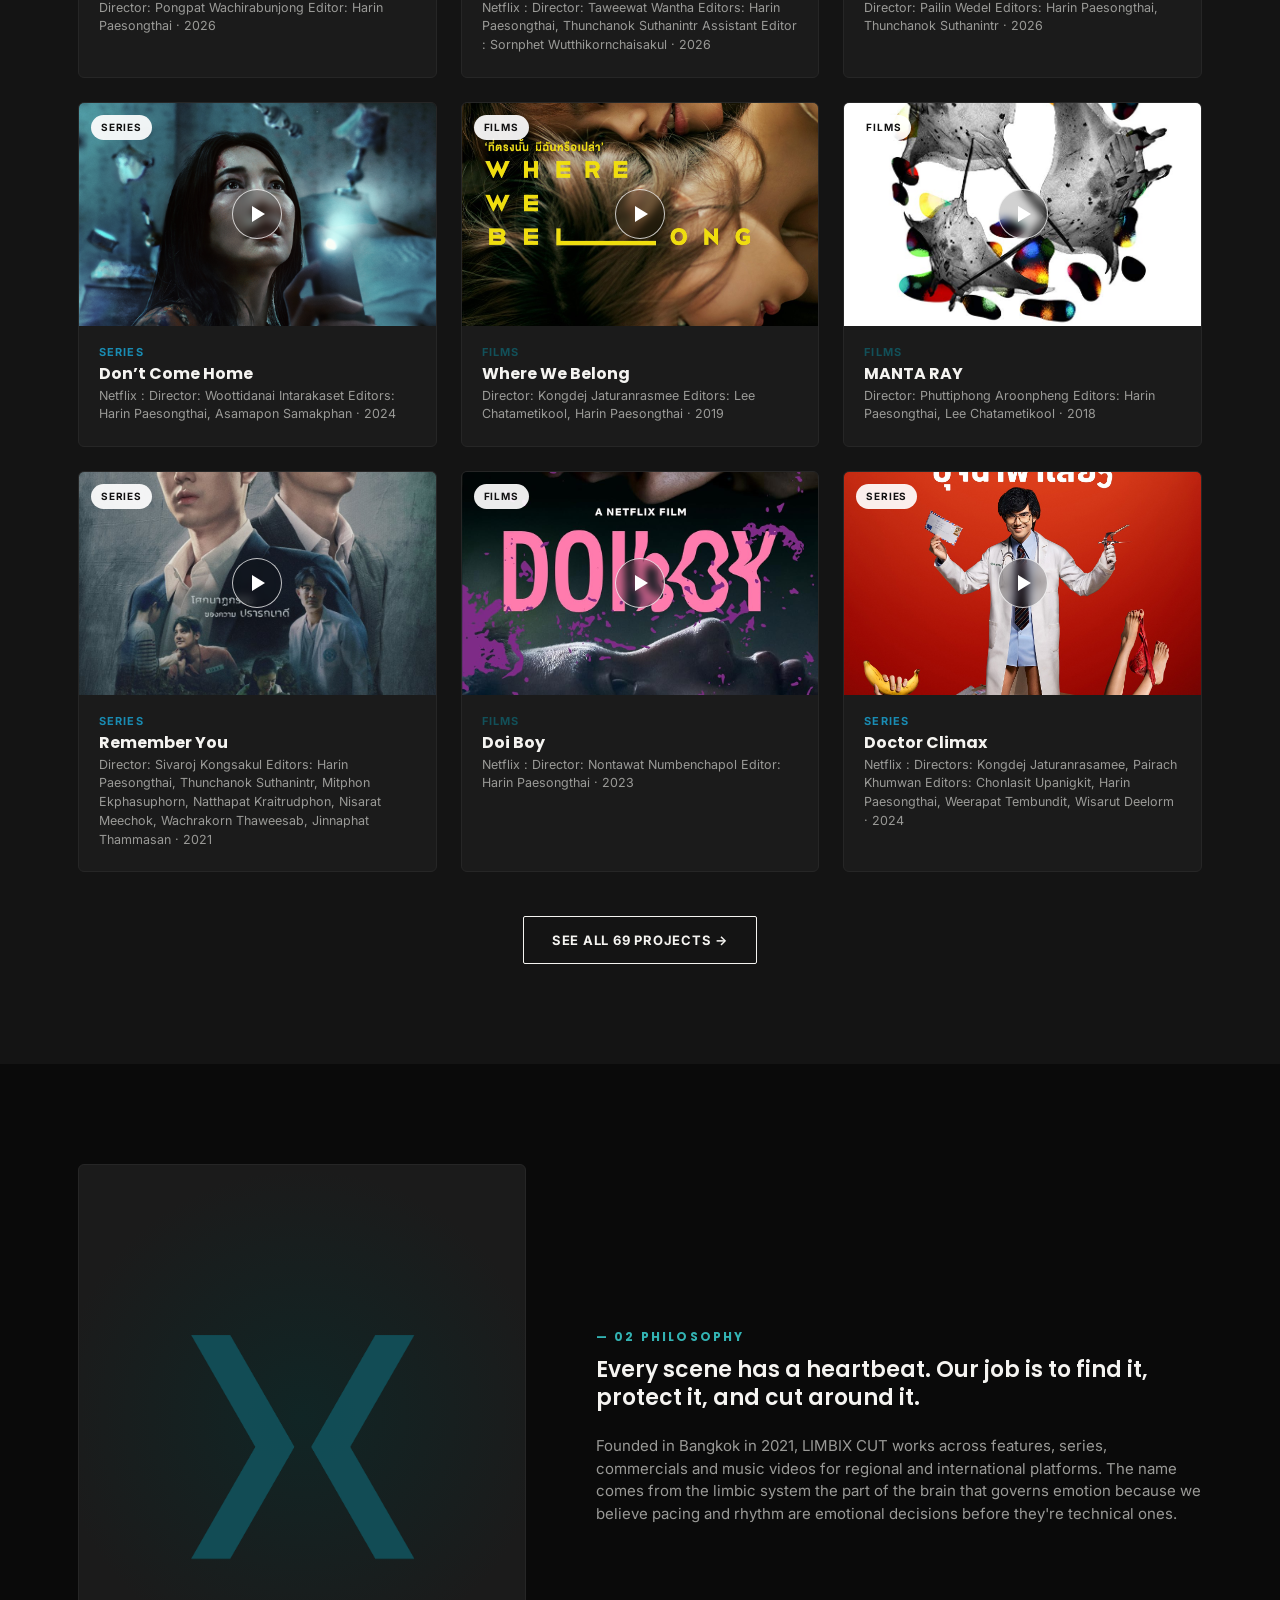
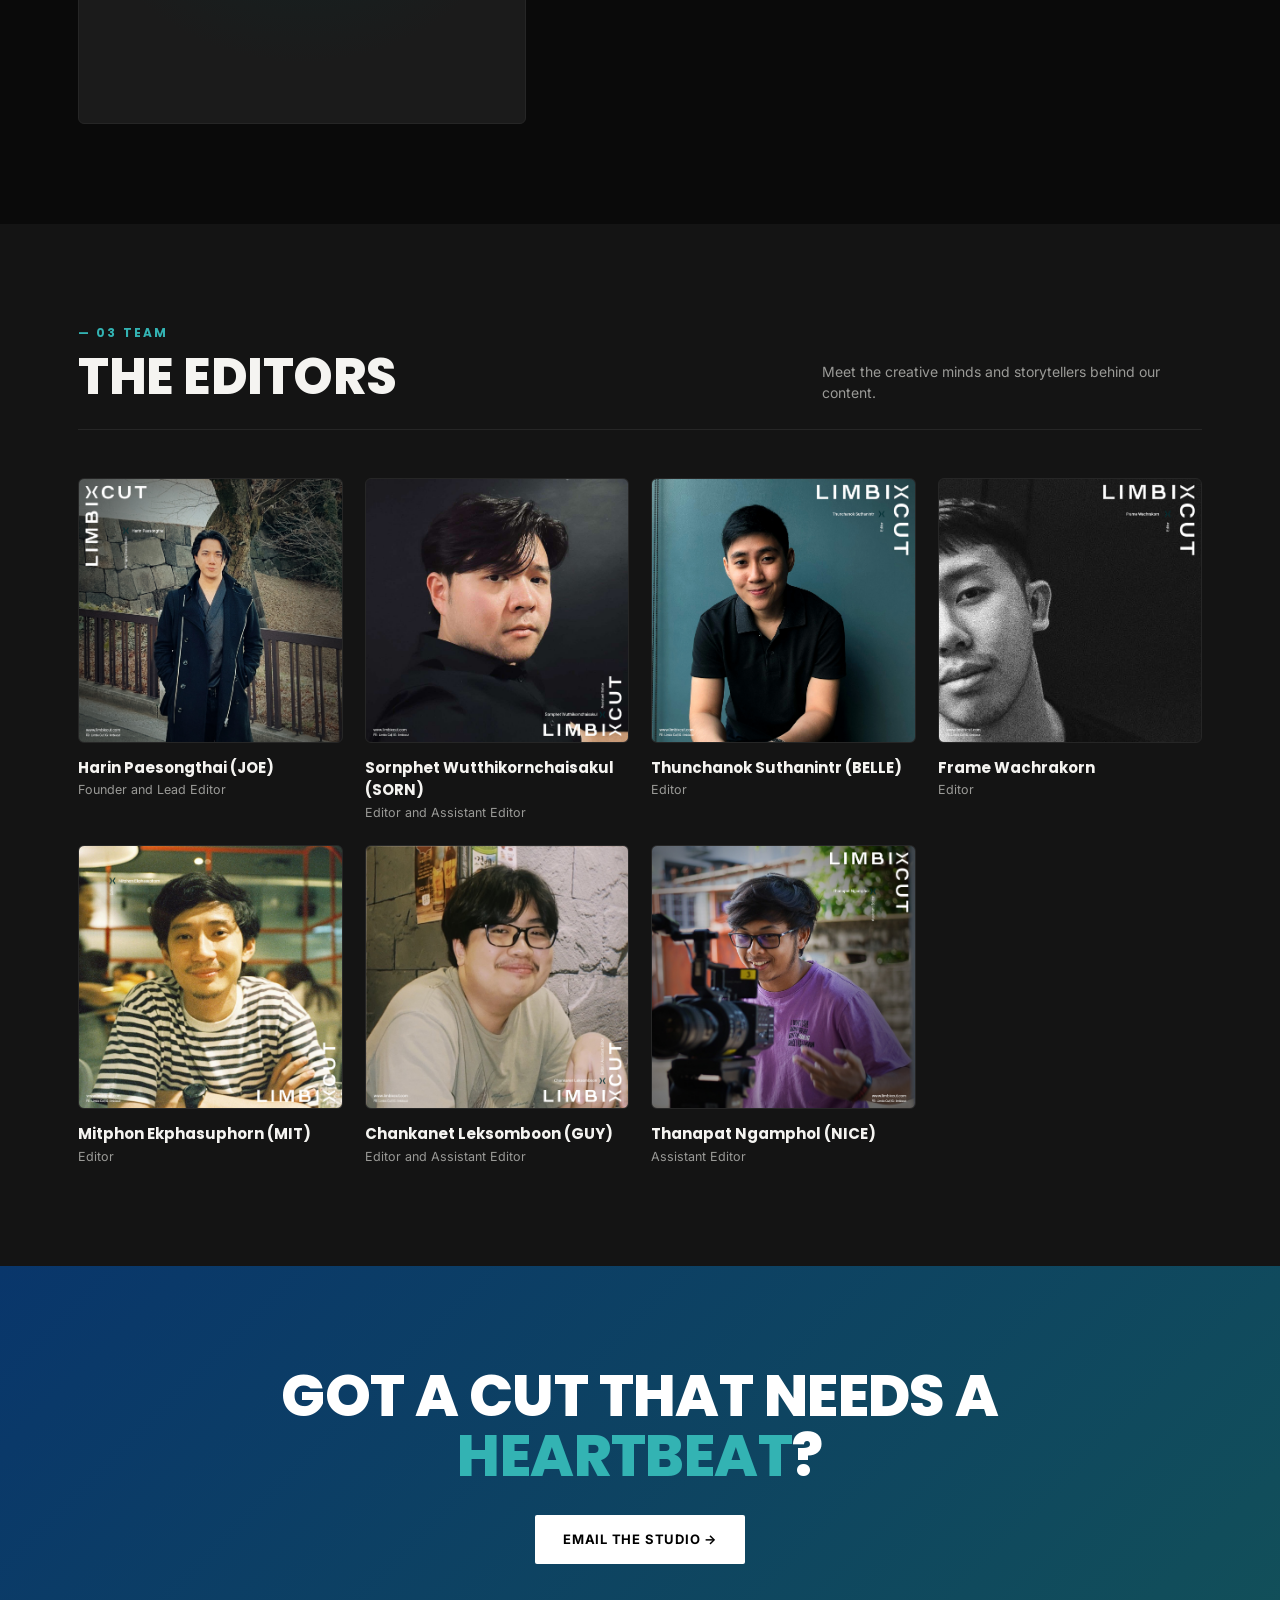
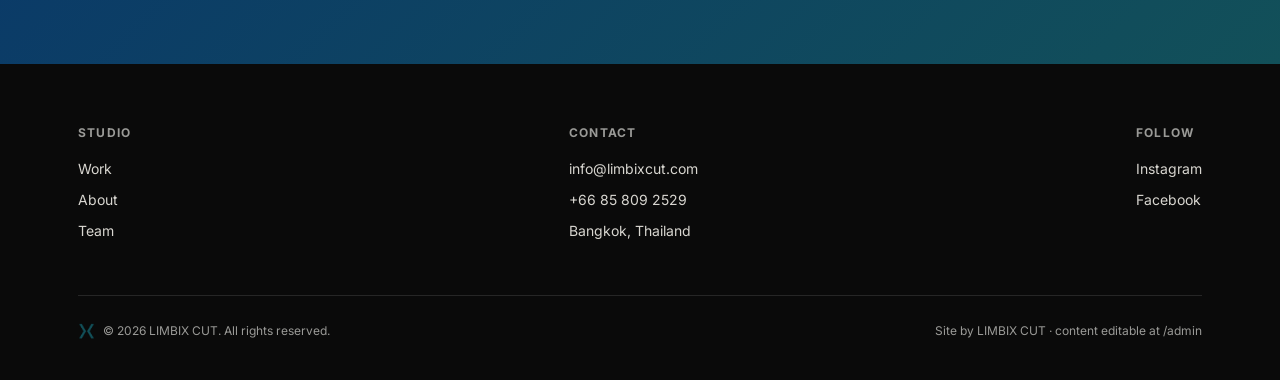
==== commit 86926896: "Add files via upload" ====
--- a/index.html
+++ b/index.html
@@ -19,14 +19,16 @@
       <a href="#" class="logo">
         <img class="logo-img nav-logo" src="assets/logo-wordmark-dark.png" alt="LIMBIX CUT">
       </a>
-      <div class="nav-links">
-        <a href="#work">Work</a>
-        <a href="#about">About</a>
-        <a href="#team">Team</a>
-        <a href="#contact">Contact</a>
+      <div class="nav-menu" id="nav-menu">
+        <div class="nav-links">
+          <a href="#work">Work</a>
+          <a href="#about">About</a>
+          <a href="#team">Team</a>
+          <a href="#contact">Contact</a>
+        </div>
+        <a href="#contact" class="nav-cta">Start a project</a>
       </div>
-      <a href="#contact" class="nav-cta">Start a project</a>
-      <button class="menu-btn">☰</button>
+      <button class="menu-btn" id="menu-btn" aria-label="Toggle menu" aria-expanded="false">☰</button>
     </nav>
   </div>
 </header>
--- a/style.css
+++ b/style.css
@@ -45,6 +45,7 @@
 nav{display:flex; align-items:center; justify-content:space-between; padding:16px 0;}
 .logo{display:flex; align-items:center; gap:10px;}
 .logo img{height:38px; width:auto;}
+.nav-menu{display:flex; align-items:center; gap:34px;}
 .nav-links{display:flex; gap:34px; font-size:13px; letter-spacing:0.04em; text-transform:uppercase; font-weight:600;}
 .nav-links a{opacity:0.7; transition:opacity .2s; border-bottom:2px solid transparent;}
 .nav-links a:hover{opacity:1; border-color:var(--teal);}
@@ -145,6 +146,7 @@
 /* PORTFOLIO GRID */
 .grid{display:grid; grid-template-columns:repeat(3,1fr); gap:24px;}
 .grid.is-empty{display:block; text-align:center; padding:40px 0; color:var(--muted);}
+.work-more{display:flex; justify-content:center; margin-top:44px;}
 .card{
   background:var(--card); border:1px solid var(--line); border-radius:6px; overflow:hidden;
   cursor:pointer; transition:transform .25s, box-shadow .25s;
@@ -190,11 +192,15 @@
 
 /* TEAM */
 .team-grid{display:grid; grid-template-columns:repeat(4,1fr); gap:22px;}
-.member{text-align:left;}
+.member{text-align:left; display:block; transition:transform .25s;}
+a.member{cursor:pointer;}
+a.member:hover{transform:translateY(-5px);}
 .member .photo{
   aspect-ratio:1; border-radius:6px; margin-bottom:14px;
   background:linear-gradient(160deg,#1f1f1f,#131313); border:1px solid var(--line);
-}
+  transition:border-color .2s;
+}
+a.member:hover .photo{border-color:var(--cyan);}
 .member h4{font-family:'Poppins',sans-serif; font-weight:700; font-size:15px; text-transform:none; letter-spacing:0;}
 .member p{font-size:12.5px; color:var(--muted); margin-top:2px;}
 
@@ -218,8 +224,35 @@
 .foot-bottom img{height:16px;}
 
 @media(max-width:900px){
-  .nav-links, .nav-cta{display:none;}
+  .nav-menu{display:none;}
   .menu-btn{display:block;}
+  header.nav-open .nav-menu{
+    display:flex;
+    flex-direction:column;
+    align-items:stretch;
+    gap:0;
+    position:absolute;
+    top:100%; left:0; right:0;
+    background:var(--paper);
+    border-top:1px solid var(--line);
+    border-bottom:1px solid var(--line);
+    padding:8px 28px 20px;
+  }
+  header.nav-open .nav-links{
+    flex-direction:column;
+    gap:0;
+  }
+  header.nav-open .nav-links a{
+    padding:14px 0;
+    border-bottom:1px solid var(--line);
+    opacity:1;
+  }
+  header.nav-open .nav-links a:last-child{border-bottom:none;}
+  header.nav-open .nav-cta{
+    margin-top:14px;
+    justify-content:center;
+    text-align:center;
+  }
   .grid{grid-template-columns:repeat(2,1fr);}
   .about{grid-template-columns:1fr;}
   .team-grid{grid-template-columns:repeat(2,1fr);}
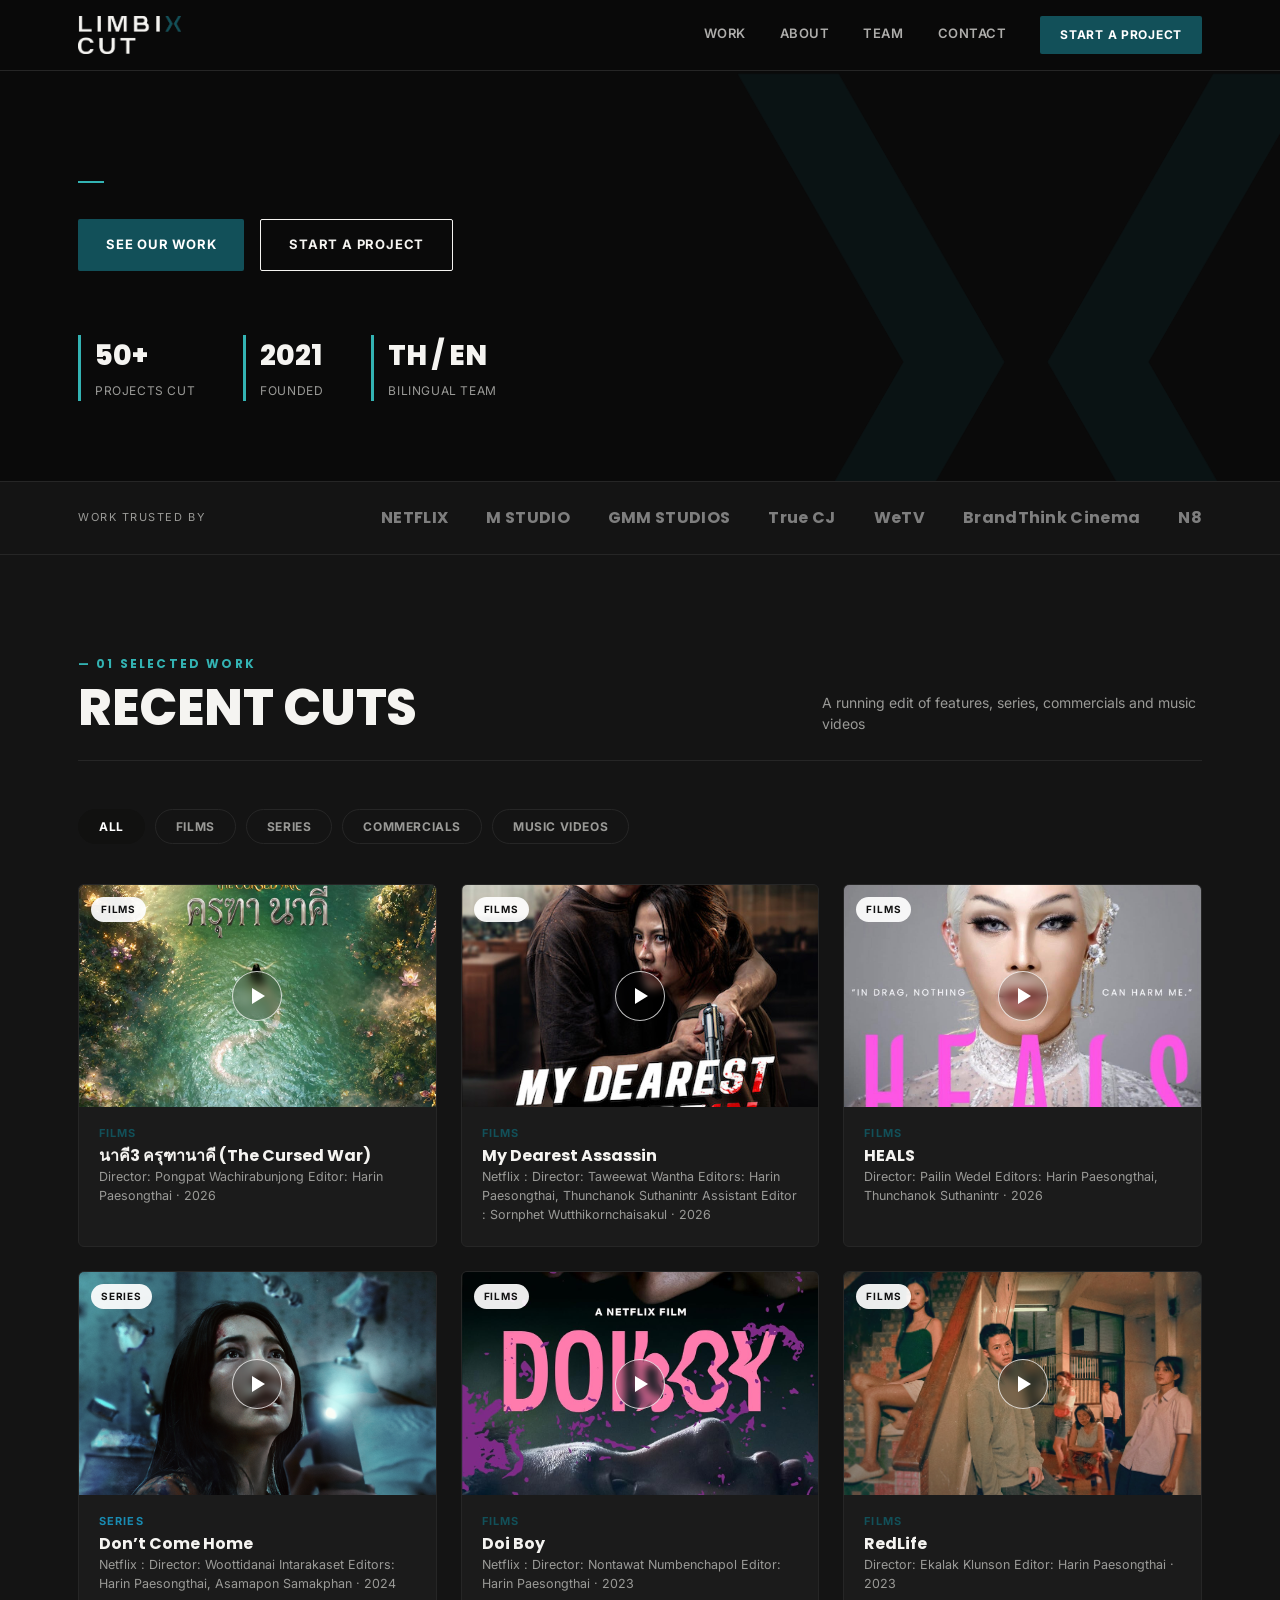
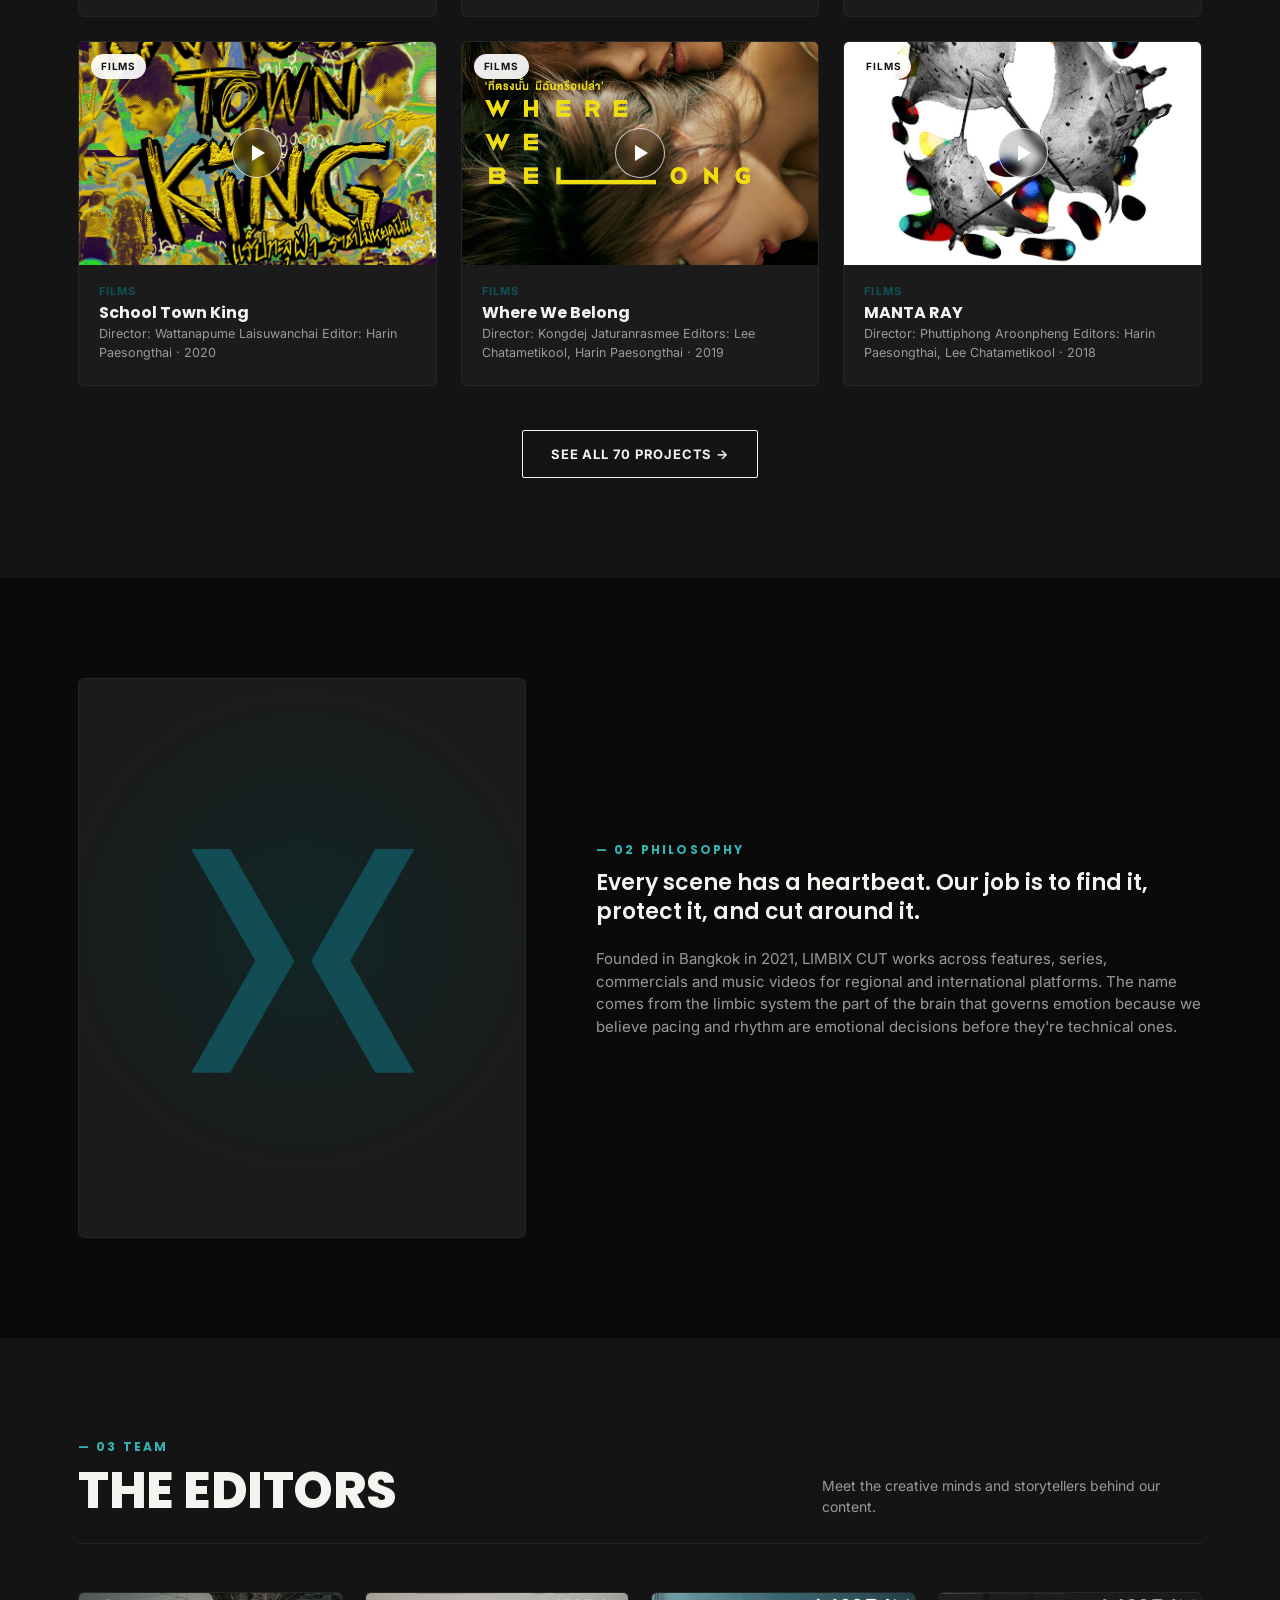
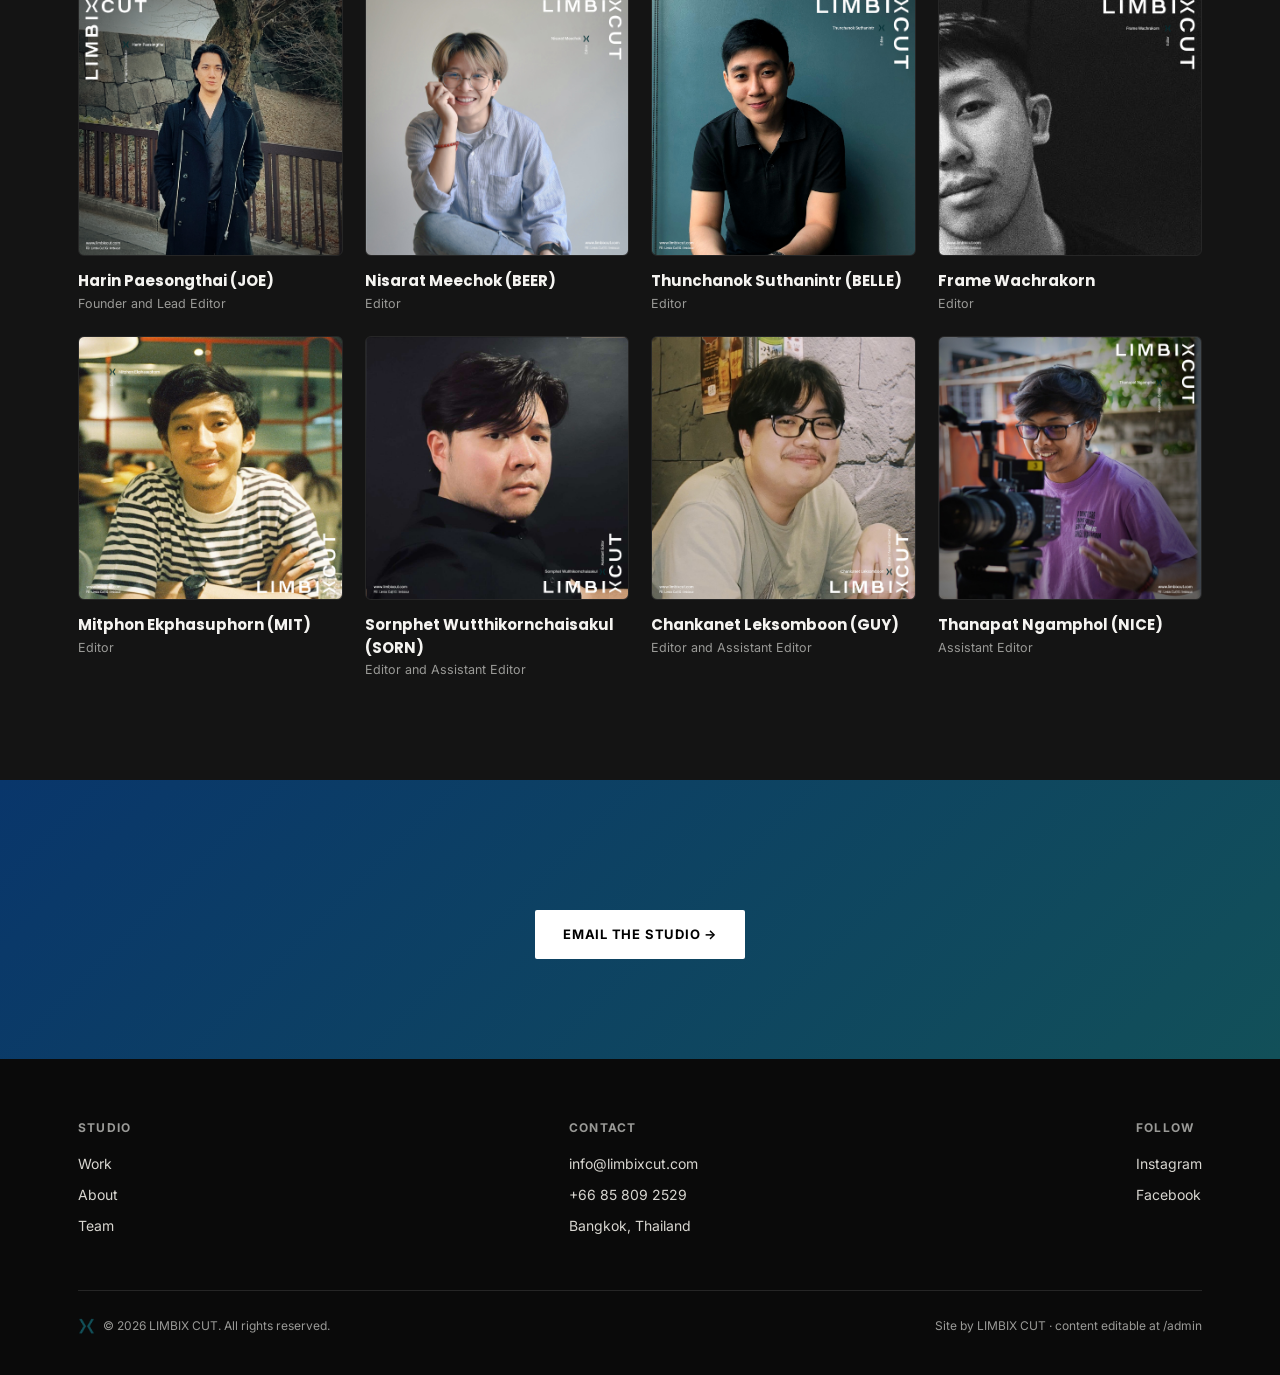
==== commit 3378e60c: "Add files via upload" ====
--- a/index.html
+++ b/index.html
@@ -21,12 +21,12 @@
       </a>
       <div class="nav-menu" id="nav-menu">
         <div class="nav-links">
-          <a href="#work">Work</a>
-          <a href="#about">About</a>
-          <a href="#team">Team</a>
-          <a href="#contact">Contact</a>
+          <a href="#work" class="lbl-work">Work</a>
+          <a href="#about" class="lbl-about">About</a>
+          <a href="#team" class="lbl-team">Team</a>
+          <a href="#contact" class="lbl-contact">Contact</a>
         </div>
-        <a href="#contact" class="nav-cta">Start a project</a>
+        <a href="#contact" class="nav-cta lbl-nav-cta">Start a project</a>
       </div>
       <button class="menu-btn" id="menu-btn" aria-label="Toggle menu" aria-expanded="false">☰</button>
     </nav>
@@ -37,12 +37,12 @@
   <div class="hero-photo" id="hero-photo"></div>
   <img class="hero-bg-x" id="hero-bg-x" src="assets/logo-icon.png" alt="">
   <div class="wrap hero-inner">
-    <div class="eyebrow">Film &amp; series editing studio — Bangkok, since 2021</div>
-    <h1>We cut for <span class="accent">emotion</span>, not just picture.</h1>
-    <p class="hero-sub">LIMBIX CUT is a team of editors shaping feature films, series, commercials and music videos — named for the limbic system, because we believe every great cut starts with a feeling.</p>
+    <div class="eyebrow" id="hero-eyebrow"><!-- filled from content/settings.json --></div>
+    <h1><span id="hero-title-before"></span><span class="accent" id="hero-title-accent"></span><span id="hero-title-after"></span></h1>
+    <p class="hero-sub" id="hero-sub"><!-- filled from content/settings.json --></p>
     <div class="hero-actions">
-      <a href="#work" class="btn">See our work</a>
-      <a href="#contact" class="btn outline">Start a project</a>
+      <a href="#work" class="btn" id="hero-btn-work">See our work</a>
+      <a href="#contact" class="btn outline" id="hero-btn-contact">Start a project</a>
     </div>
     <div class="hero-meta" id="hero-stats">
       <!-- filled from content/settings.json -->
@@ -52,7 +52,7 @@
 
 <div class="clients">
   <div class="wrap">
-    <span class="tag">Work trusted by</span>
+    <span class="tag" id="clients-label">Work trusted by</span>
     <div class="client-names" id="client-names">
       <!-- filled from content/settings.json -->
     </div>
@@ -63,7 +63,7 @@
   <div class="wrap">
     <div class="sec-head">
       <div>
-        <span class="sec-num">— 01 SELECTED WORK</span>
+        <span class="sec-num" id="work-secnum">— 01 SELECTED WORK</span>
         <h2>Recent cuts</h2>
       </div>
       <p id="work-intro"><!-- filled from content/settings.json --></p>
@@ -83,7 +83,7 @@
   <div class="wrap about">
     <div class="about-visual"><img src="assets/logo-icon.png" alt="Limbix Cut mark"></div>
     <div>
-      <span class="sec-num">— 02 PHILOSOPHY</span>
+      <span class="sec-num" id="about-secnum">— 02 PHILOSOPHY</span>
       <p class="lead" id="about-lead"><!-- filled from content/settings.json --></p>
       <p id="about-text"><!-- filled from content/settings.json --></p>
       <div class="stat-row" id="about-stats"><!-- filled from content/settings.json --></div>
@@ -95,8 +95,8 @@
   <div class="wrap">
     <div class="sec-head">
       <div>
-        <span class="sec-num">— 03 TEAM</span>
-        <h2>The editors</h2>
+        <span class="sec-num" id="team-secnum">— 03 TEAM</span>
+        <h2 id="team-heading">The editors</h2>
       </div>
       <p id="team-intro"><!-- filled from content/settings.json --></p>
     </div>
@@ -108,7 +108,7 @@
 
 <section class="cta-band" id="contact">
   <div class="wrap">
-    <h2>Got a cut that needs a <span class="accent">heartbeat</span>?</h2>
+    <h2><span id="cta-heading-before"></span><span class="accent" id="cta-heading-accent"></span><span id="cta-heading-after"></span></h2>
     <a href="#" id="cta-email" class="btn">Email the studio →</a>
   </div>
 </section>
@@ -117,10 +117,10 @@
   <div class="wrap">
     <div class="foot-top">
       <div class="foot-col">
-        <h5>Studio</h5>
-        <a href="#work">Work</a>
-        <a href="#about">About</a>
-        <a href="#team">Team</a>
+        <h5 id="foot-studio-heading">Studio</h5>
+        <a href="#work" class="lbl-work">Work</a>
+        <a href="#about" class="lbl-about">About</a>
+        <a href="#team" class="lbl-team">Team</a>
       </div>
       <div class="foot-col" id="foot-contact">
         <h5>Contact</h5>
@@ -133,7 +133,7 @@
     </div>
     <div class="foot-bottom">
       <span style="display:flex; align-items:center; gap:8px;"><img src="assets/logo-icon.png" alt=""> <span id="foot-copyright">© 2026 LIMBIX CUT. All rights reserved.</span></span>
-      <span>Site by LIMBIX CUT · content editable at <a href="admin/">/admin</a></span>
+      <span id="foot-tagline">Site by LIMBIX CUT · content editable at <a href="admin/">/admin</a></span>
     </div>
   </div>
 </footer>
--- a/style.css
+++ b/style.css
@@ -119,8 +119,10 @@
 }
 .clients .wrap{display:flex; align-items:center; gap:40px; flex-wrap:wrap; justify-content:space-between;}
 .clients .tag{font-size:11px; letter-spacing:0.14em; text-transform:uppercase; color:var(--muted); white-space:nowrap;}
-.client-names{display:flex; gap:38px; flex-wrap:wrap;}
+.client-names{display:flex; gap:38px; flex-wrap:wrap; align-items:center;}
 .client-names span{font-family:'Poppins',sans-serif; font-weight:700; font-size:16px; letter-spacing:0.02em; color:#fff; opacity:0.45;}
+.client-names img{height:26px; width:auto; max-width:120px; object-fit:contain; filter:grayscale(1); opacity:0.6; transition:filter .2s, opacity .2s;}
+.client-names img:hover{filter:none; opacity:1;}
 
 /* SECTION HEADER */
 .section{padding:100px 0;}
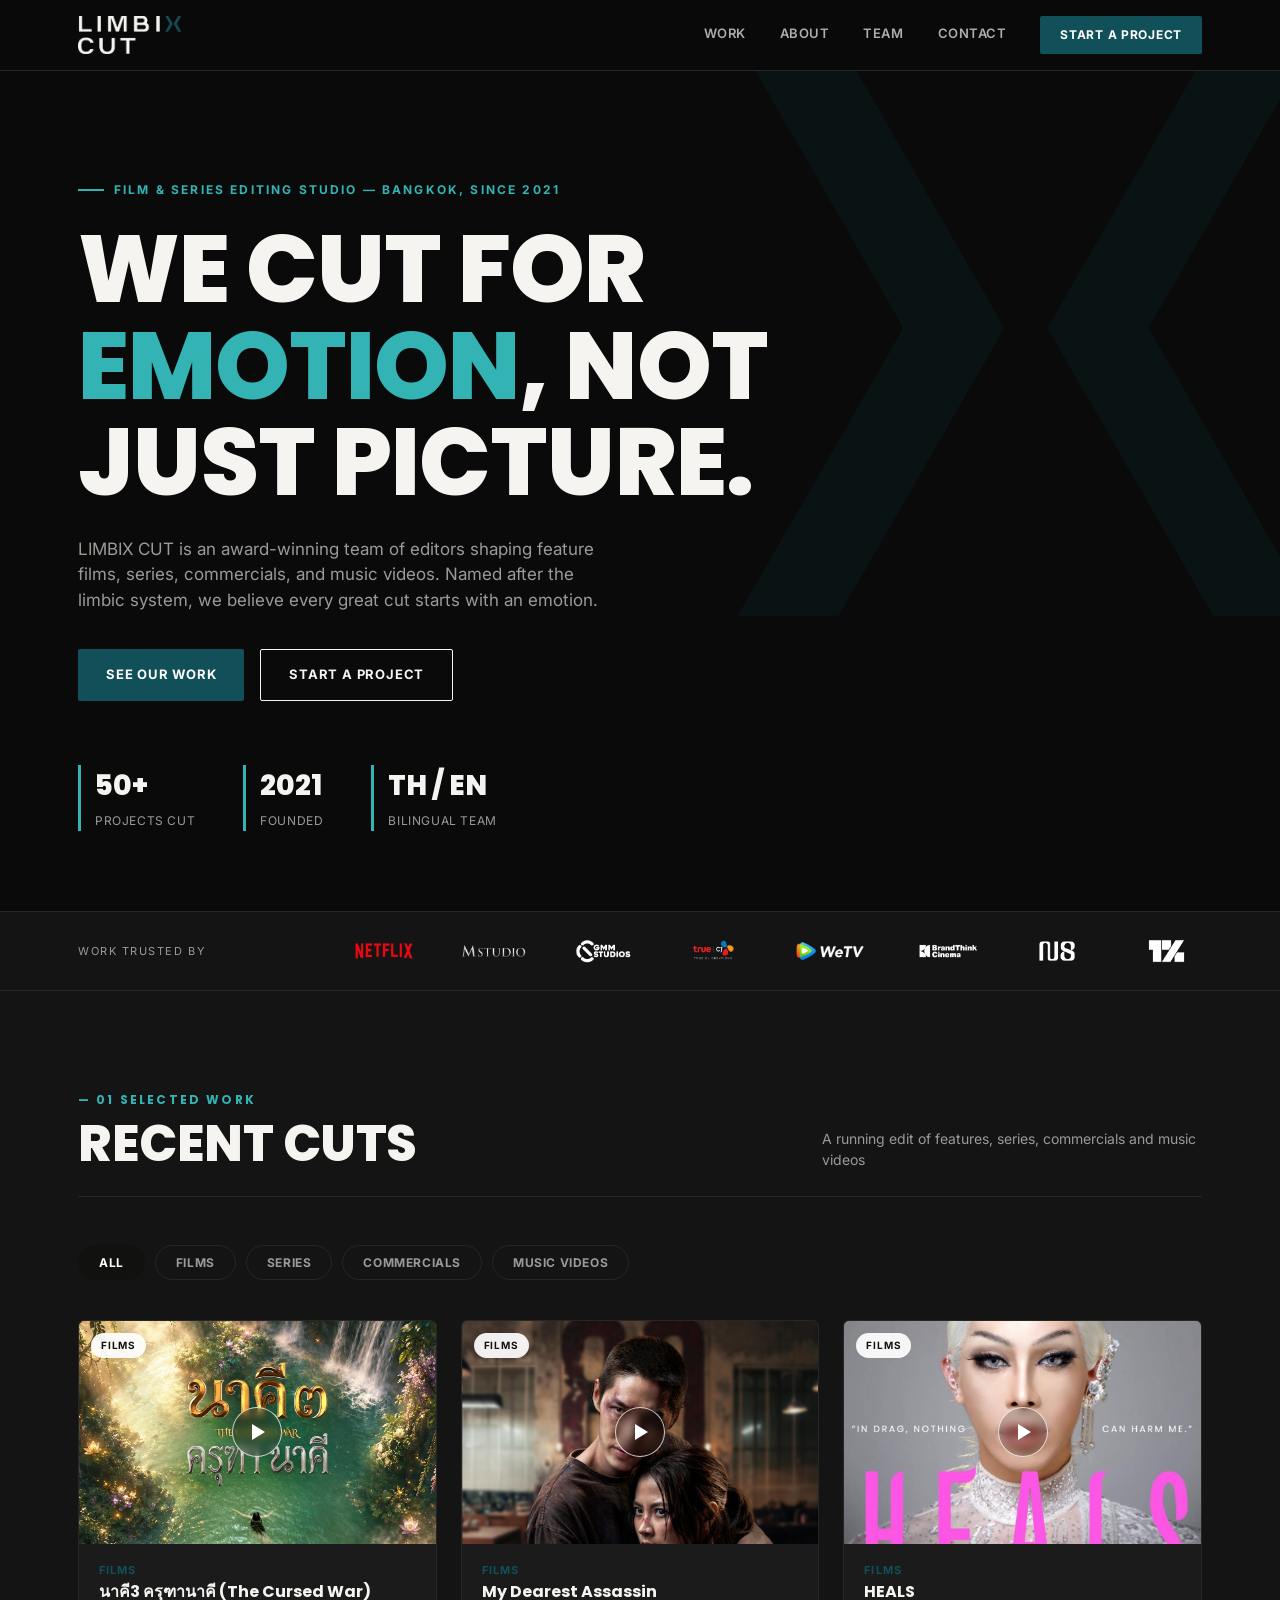
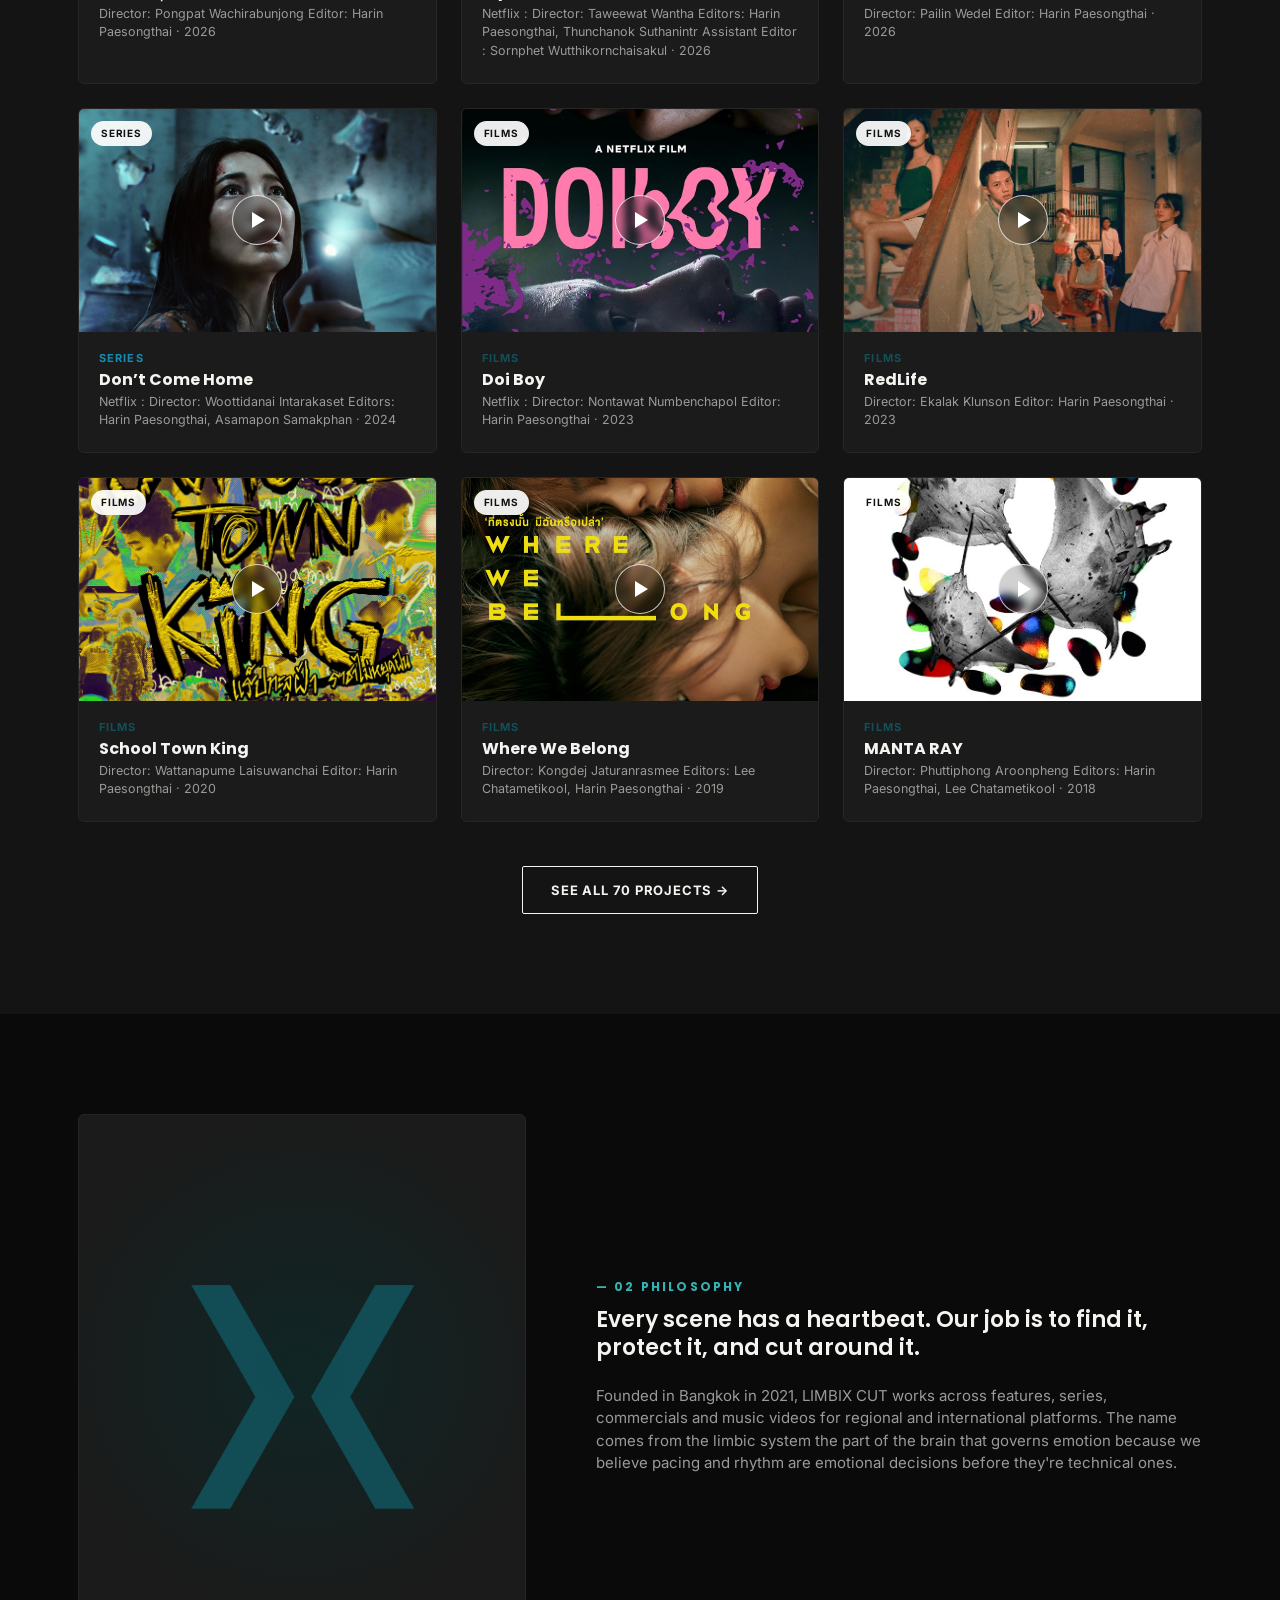
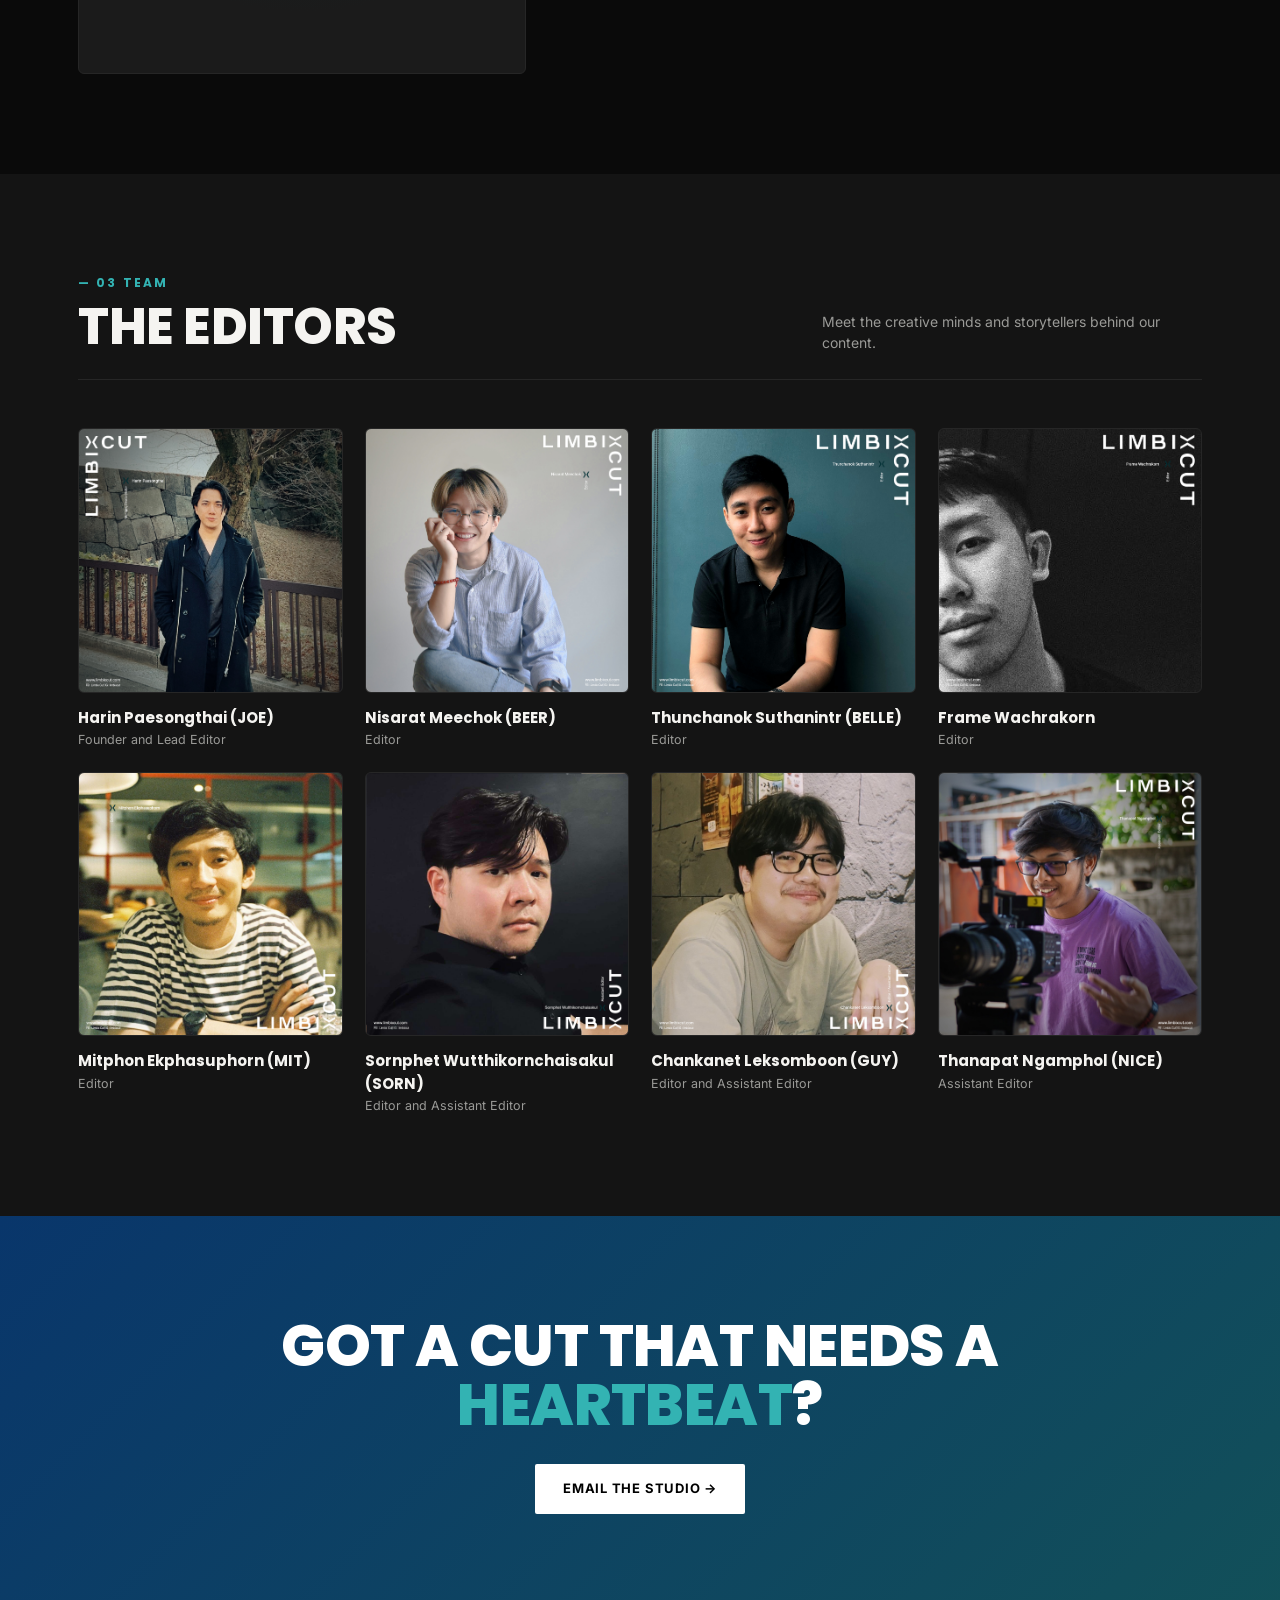
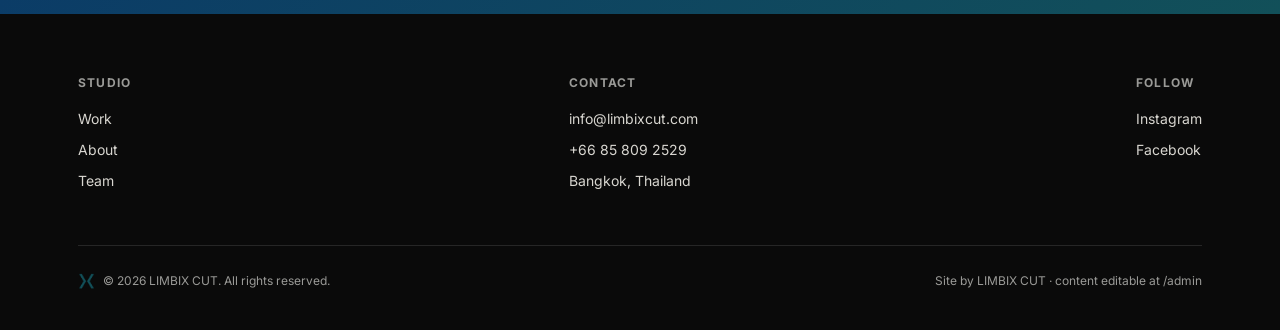
==== commit 82ace77d: "Add files via upload" ====
--- a/index.html
+++ b/index.html
@@ -49,6 +49,15 @@
     </div>
   </div>
 </section>
+
+<div class="awards" id="awards-strip">
+  <div class="wrap">
+    <span class="tag" id="awards-label">Awards &amp; Selections</span>
+    <div class="award-badges" id="award-badges">
+      <!-- filled from content/settings.json -->
+    </div>
+  </div>
+</div>
 
 <div class="clients">
   <div class="wrap">
--- a/style.css
+++ b/style.css
@@ -111,6 +111,26 @@
 .hero-meta .num{font-family:'Poppins',sans-serif; font-weight:800; font-size:28px; display:block;}
 .hero-meta .lbl{font-size:12px; color:var(--muted); text-transform:uppercase; letter-spacing:0.05em;}
 
+/* AWARDS STRIP */
+.awards{
+  border-bottom:1px solid var(--line);
+  padding:22px 0;
+  background:var(--paper);
+}
+.awards.is-empty{display:none;}
+.awards .wrap{display:flex; align-items:center; gap:40px; flex-wrap:wrap; justify-content:space-between;}
+.awards .tag{font-size:11px; letter-spacing:0.14em; text-transform:uppercase; color:var(--muted); white-space:nowrap;}
+.award-badges{display:flex; gap:12px; flex-wrap:wrap;}
+.award-badge{
+  display:inline-flex; align-items:center;
+  border:1px solid var(--cyan); border-radius:999px;
+  padding:8px 18px; font-size:11px; letter-spacing:0.05em;
+  text-transform:uppercase; font-weight:700; color:var(--cyan);
+  white-space:nowrap; transition:.2s;
+}
+a.award-badge{cursor:pointer;}
+a.award-badge:hover{background:var(--cyan); color:var(--black);}
+
 /* CLIENT STRIP */
 .clients{
   border-bottom:1px solid var(--line);
@@ -121,8 +141,7 @@
 .clients .tag{font-size:11px; letter-spacing:0.14em; text-transform:uppercase; color:var(--muted); white-space:nowrap;}
 .client-names{display:flex; gap:38px; flex-wrap:wrap; align-items:center;}
 .client-names span{font-family:'Poppins',sans-serif; font-weight:700; font-size:16px; letter-spacing:0.02em; color:#fff; opacity:0.45;}
-.client-names img{height:26px; width:auto; max-width:120px; object-fit:contain; filter:grayscale(1); opacity:0.6; transition:filter .2s, opacity .2s;}
-.client-names img:hover{filter:none; opacity:1;}
+.client-names img{height:30px; width:auto; max-width:130px; object-fit:contain;}
 
 /* SECTION HEADER */
 .section{padding:100px 0;}
